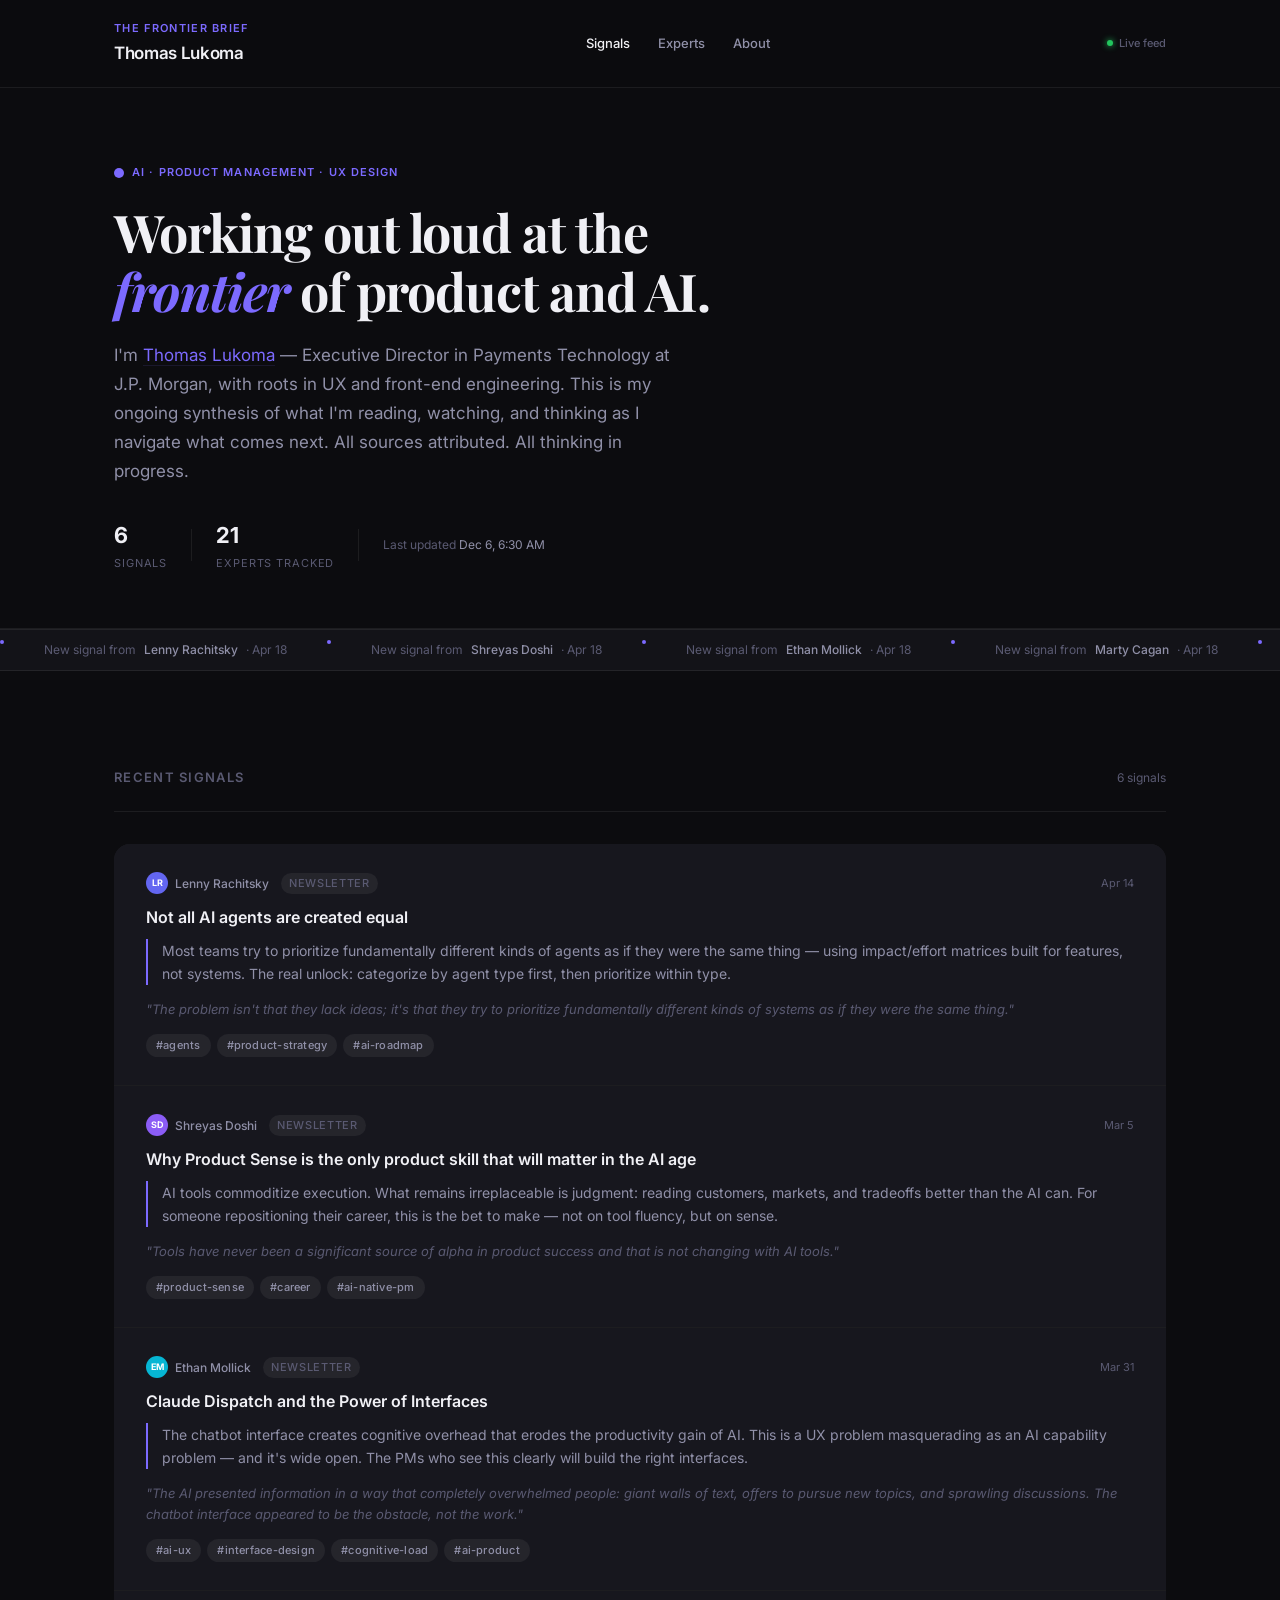
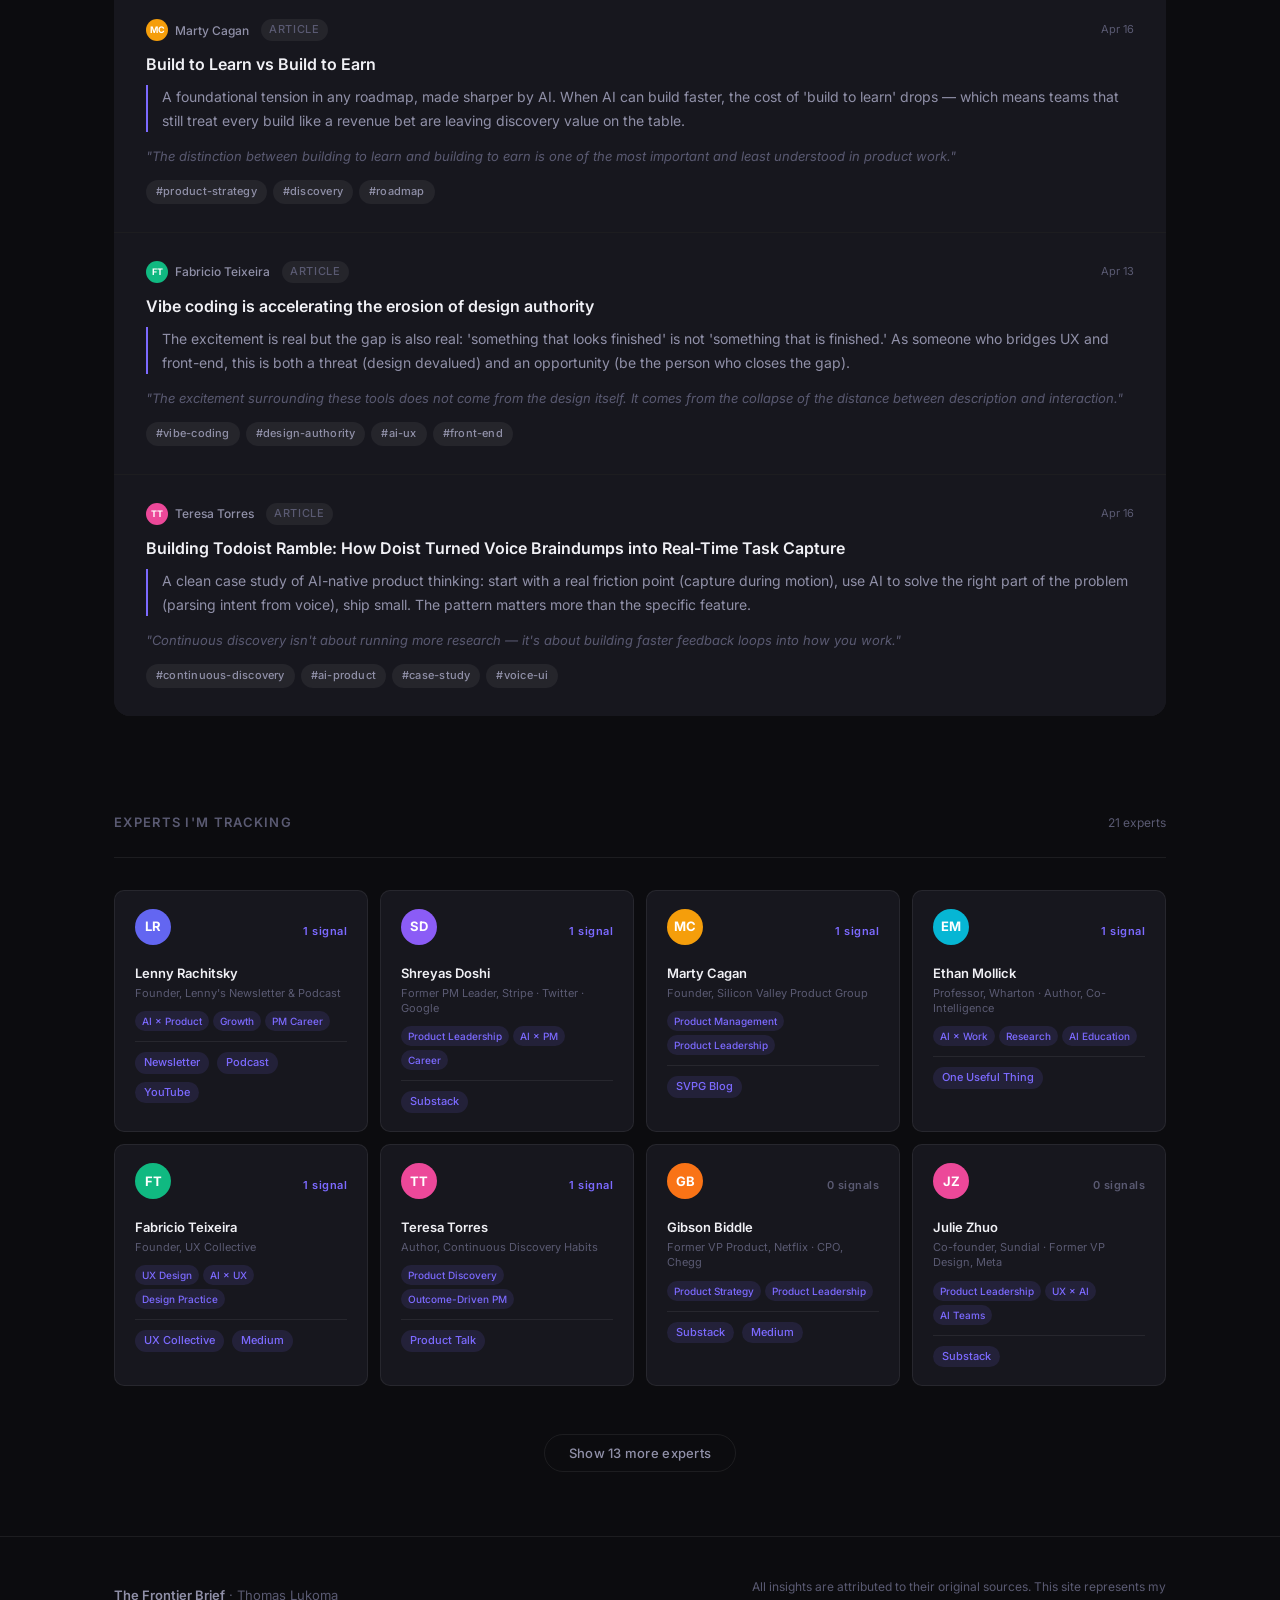
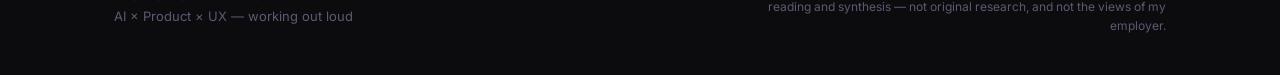
==== index.html @ eaab0350 "Initial commit: The Frontier Brief v1 - Dark-mode site with signals feed, expert grid, sidebar - 6 s" ====
<!DOCTYPE html>
<html lang="en">
<head>
  <meta charset="UTF-8">
  <meta name="viewport" content="width=device-width, initial-scale=1.0">
  <title>The Frontier Brief — Thomas Lukoma</title>
  <meta name="description" content="Thomas Lukoma's ongoing synthesis at the intersection of AI, Product Management, and UX Design. Working out loud on a career at the frontier.">
  <link rel="preconnect" href="https://fonts.googleapis.com">
  <link rel="preconnect" href="https://fonts.gstatic.com" crossorigin>
  <link rel="stylesheet" href="css/style.css">
</head>
<body>

  <!-- ── Header ─────────────────────────────────────────────── -->
  <header class="site-header">
    <div class="container">
      <div class="header-inner">
        <div class="logo">
          <span class="logo-publication">The Frontier Brief</span>
          <span class="logo-name">Thomas Lukoma</span>
        </div>
        <nav class="header-nav">
          <a href="#signals" class="active">Signals</a>
          <a href="#experts">Experts</a>
          <a href="about.html">About</a>
        </nav>
        <div class="live-dot">Live feed</div>
      </div>
    </div>
  </header>

  <!-- ── Hero ───────────────────────────────────────────────── -->
  <section class="hero">
    <div class="container">
      <div class="hero-label">
        <svg width="10" height="10" viewBox="0 0 10 10" fill="currentColor"><circle cx="5" cy="5" r="5"/></svg>
        AI · Product Management · UX Design
      </div>
      <h1>Working out loud at the <em>frontier</em> of product and AI.</h1>
      <p class="hero-description">
        I'm <a href="https://www.linkedin.com/in/tzlukoma/" target="_blank" style="color:var(--accent);text-decoration:none;border-bottom:1px solid var(--accent-dim)">Thomas Lukoma</a> — Executive Director in Payments Technology at J.P. Morgan,
        with roots in UX and front-end engineering. This is my ongoing synthesis of what
        I'm reading, watching, and thinking as I navigate what comes next.
        All sources attributed. All thinking in progress.
      </p>
      <div class="hero-meta">
        <div class="hero-stat">
          <span class="hero-stat-value" id="stat-signals">—</span>
          <span class="hero-stat-label">Signals</span>
        </div>
        <div class="hero-divider"></div>
        <div class="hero-stat">
          <span class="hero-stat-value" id="stat-experts">—</span>
          <span class="hero-stat-label">Experts tracked</span>
        </div>
        <div class="hero-divider"></div>
        <div class="hero-updated">
          Last updated <span id="last-updated">—</span>
        </div>
      </div>
    </div>
  </section>

  <!-- ── Activity Ticker ─────────────────────────────────────── -->
  <div class="activity-bar">
    <div class="activity-inner" id="activity-inner">
      <!-- populated by JS -->
    </div>
  </div>

  <!-- ── Main Content ────────────────────────────────────────── -->
  <main>
    <div class="container">

      <!-- Signals Feed -->
      <div class="section-header" id="signals">
        <span class="section-title">Recent Signals</span>
        <span class="section-count" id="signals-count"></span>
      </div>
      <div class="signals-grid" id="signals-container">
        <!-- populated by JS -->
      </div>

      <!-- Experts Grid -->
      <div class="section-header" id="experts">
        <span class="section-title">Experts I'm Tracking</span>
        <span class="section-count" id="experts-count"></span>
      </div>
      <div class="experts-grid" id="experts-container">
        <!-- populated by JS -->
      </div>

    </div>
  </main>

  <!-- ── Expert Sidebar ──────────────────────────────────────── -->
  <div class="sidebar-overlay" id="sidebar-overlay"></div>
  <aside class="sidebar" id="expert-sidebar" role="dialog" aria-modal="true" aria-label="Expert details">
    <div class="sidebar-header">
      <div class="sidebar-close">
        <button class="sidebar-close-btn" id="sidebar-close-btn" aria-label="Close">&#x2715;</button>
      </div>
      <div class="sidebar-expert-meta">
        <div class="sidebar-avatar" id="sidebar-avatar"></div>
        <div class="sidebar-expert-info">
          <div class="sidebar-expert-name" id="sidebar-name"></div>
          <div class="sidebar-expert-title" id="sidebar-title"></div>
        </div>
      </div>
      <p class="sidebar-expert-bio" id="sidebar-bio"></p>
      <div class="sidebar-domains" id="sidebar-domains"></div>
      <div class="sidebar-links" id="sidebar-links"></div>
    </div>
    <div class="sidebar-body">
      <div class="sidebar-section-label" id="sidebar-signals-label"></div>
      <div id="sidebar-signals"></div>
    </div>
  </aside>

  <!-- ── Footer ─────────────────────────────────────────────── -->
  <footer class="site-footer">
    <div class="container">
      <div class="footer-inner">
        <div class="footer-brand">
          <strong>The Frontier Brief</strong> · Thomas Lukoma<br>
          <span>AI × Product × UX — working out loud</span>
        </div>
        <p class="footer-note">
          All insights are attributed to their original sources.
          This site represents my reading and synthesis — not original research,
          and not the views of my employer.
        </p>
      </div>
    </div>
  </footer>

  <script src="js/main.js"></script>
</body>
</html>
---- css/style.css ----
/* ============================================================
   THE FRONTIER BRIEF — Design System
   Thomas Lukoma · AI × Product × UX
   ============================================================ */

/* Fonts */
@import url('https://fonts.googleapis.com/css2?family=Inter:wght@300;400;500;600;700&family=Playfair+Display:ital,wght@0,700;1,400&display=swap');

/* ── Tokens ─────────────────────────────────────────────── */
:root {
  --bg:          #0c0c0f;
  --bg-elevated: #131318;
  --bg-card:     #17171e;
  --border:      rgba(255,255,255,0.07);
  --border-hover:rgba(255,255,255,0.14);

  --text-primary:   #f0f0f5;
  --text-secondary: #9090a8;
  --text-muted:     #5a5a72;

  --accent:      #7c6aff;
  --accent-dim:  rgba(124,106,255,0.12);
  --accent-glow: rgba(124,106,255,0.25);

  --tag-bg:      rgba(255,255,255,0.06);
  --tag-text:    #9090a8;

  --font-sans:   'Inter', -apple-system, sans-serif;
  --font-serif:  'Playfair Display', Georgia, serif;

  --radius-sm: 6px;
  --radius-md: 10px;
  --radius-lg: 16px;

  --shadow-card: 0 1px 3px rgba(0,0,0,0.4), 0 0 0 1px var(--border);
  --shadow-hover: 0 4px 20px rgba(0,0,0,0.5), 0 0 0 1px var(--border-hover);
}

/* ── Reset ──────────────────────────────────────────────── */
*, *::before, *::after { box-sizing: border-box; margin: 0; padding: 0; }
html { font-size: 16px; scroll-behavior: smooth; }
body {
  font-family: var(--font-sans);
  background: var(--bg);
  color: var(--text-primary);
  line-height: 1.6;
  -webkit-font-smoothing: antialiased;
}
a { color: inherit; text-decoration: none; }
img { max-width: 100%; }

/* ── Layout ─────────────────────────────────────────────── */
.container {
  max-width: 1100px;
  margin: 0 auto;
  padding: 0 24px;
}
.content-col {
  max-width: 720px;
}

/* ── Header ─────────────────────────────────────────────── */
.site-header {
  border-bottom: 1px solid var(--border);
  padding: 20px 0;
  position: sticky;
  top: 0;
  background: rgba(12,12,15,0.92);
  backdrop-filter: blur(12px);
  z-index: 100;
}
.header-inner {
  display: flex;
  align-items: center;
  justify-content: space-between;
}
.logo {
  display: flex;
  flex-direction: column;
  gap: 2px;
}
.logo-publication {
  font-size: 11px;
  font-weight: 600;
  letter-spacing: 0.12em;
  text-transform: uppercase;
  color: var(--accent);
}
.logo-name {
  font-size: 17px;
  font-weight: 600;
  color: var(--text-primary);
  letter-spacing: -0.02em;
}
.header-nav {
  display: flex;
  gap: 28px;
  align-items: center;
}
.header-nav a {
  font-size: 13px;
  font-weight: 500;
  color: var(--text-secondary);
  transition: color 0.15s;
}
.header-nav a:hover,
.header-nav a.active { color: var(--text-primary); }
.live-dot {
  display: flex;
  align-items: center;
  gap: 6px;
  font-size: 11px;
  color: var(--text-muted);
  font-weight: 500;
}
.live-dot::before {
  content: '';
  width: 6px;
  height: 6px;
  border-radius: 50%;
  background: #22c55e;
  box-shadow: 0 0 6px #22c55e;
  animation: pulse 2s infinite;
}
@keyframes pulse {
  0%, 100% { opacity: 1; }
  50% { opacity: 0.4; }
}

/* ── Hero ───────────────────────────────────────────────── */
.hero {
  padding: 72px 0 56px;
  border-bottom: 1px solid var(--border);
}
.hero-label {
  display: inline-flex;
  align-items: center;
  gap: 8px;
  font-size: 11px;
  font-weight: 600;
  letter-spacing: 0.1em;
  text-transform: uppercase;
  color: var(--accent);
  margin-bottom: 20px;
}
.hero h1 {
  font-family: var(--font-serif);
  font-size: clamp(32px, 5vw, 52px);
  font-weight: 700;
  line-height: 1.15;
  letter-spacing: -0.02em;
  color: var(--text-primary);
  max-width: 680px;
  margin-bottom: 20px;
}
.hero h1 em {
  font-style: italic;
  color: var(--accent);
}
.hero-description {
  font-size: 17px;
  color: var(--text-secondary);
  max-width: 560px;
  line-height: 1.7;
  margin-bottom: 32px;
}
.hero-meta {
  display: flex;
  align-items: center;
  gap: 24px;
  flex-wrap: wrap;
}
.hero-stat {
  display: flex;
  flex-direction: column;
  gap: 2px;
}
.hero-stat-value {
  font-size: 22px;
  font-weight: 700;
  color: var(--text-primary);
  letter-spacing: -0.03em;
}
.hero-stat-label {
  font-size: 11px;
  color: var(--text-muted);
  text-transform: uppercase;
  letter-spacing: 0.08em;
}
.hero-divider {
  width: 1px;
  height: 32px;
  background: var(--border);
}
.hero-updated {
  font-size: 12px;
  color: var(--text-muted);
}
.hero-updated span {
  color: var(--text-secondary);
}

/* ── Section headers ────────────────────────────────────── */
.section-header {
  display: flex;
  align-items: baseline;
  justify-content: space-between;
  padding: 48px 0 24px;
  border-bottom: 1px solid var(--border);
  margin-bottom: 32px;
}
.section-title {
  font-size: 13px;
  font-weight: 600;
  letter-spacing: 0.1em;
  text-transform: uppercase;
  color: var(--text-muted);
}
.section-count {
  font-size: 12px;
  color: var(--text-muted);
}

/* ── Signal Cards ───────────────────────────────────────── */
.signals-grid {
  display: flex;
  flex-direction: column;
  gap: 1px;
  background: var(--border);
  border-radius: var(--radius-lg);
  overflow: hidden;
  margin-bottom: 48px;
}
.signal-card {
  background: var(--bg-card);
  padding: 28px 32px;
  transition: background 0.15s;
  cursor: pointer;
  position: relative;
}
.signal-card:hover {
  background: var(--bg-elevated);
}
.signal-card::after {
  content: '→';
  position: absolute;
  right: 32px;
  top: 50%;
  transform: translateY(-50%);
  color: var(--text-muted);
  font-size: 16px;
  opacity: 0;
  transition: opacity 0.15s, right 0.15s;
}
.signal-card:hover::after {
  opacity: 1;
  right: 28px;
}
.signal-meta {
  display: flex;
  align-items: center;
  gap: 12px;
  margin-bottom: 12px;
  flex-wrap: wrap;
}
.expert-chip {
  display: flex;
  align-items: center;
  gap: 7px;
  font-size: 12px;
  font-weight: 500;
  color: var(--text-secondary);
}
.expert-avatar {
  width: 22px;
  height: 22px;
  border-radius: 50%;
  display: flex;
  align-items: center;
  justify-content: center;
  font-size: 9px;
  font-weight: 700;
  color: white;
  flex-shrink: 0;
}
.source-type {
  font-size: 11px;
  font-weight: 500;
  color: var(--text-muted);
  background: var(--tag-bg);
  padding: 2px 8px;
  border-radius: 20px;
  text-transform: uppercase;
  letter-spacing: 0.06em;
}
.signal-date {
  font-size: 11px;
  color: var(--text-muted);
  margin-left: auto;
}
.signal-title {
  font-size: 16px;
  font-weight: 600;
  color: var(--text-primary);
  line-height: 1.4;
  margin-bottom: 10px;
  padding-right: 40px;
}
.signal-lens {
  font-size: 14px;
  color: var(--text-secondary);
  line-height: 1.65;
  border-left: 2px solid var(--accent);
  padding-left: 14px;
  margin-bottom: 14px;
}
.signal-quote {
  font-size: 13px;
  font-style: italic;
  color: var(--text-muted);
  line-height: 1.6;
  margin-bottom: 14px;
}
.signal-quote::before { content: '"'; }
.signal-quote::after  { content: '"'; }
.signal-tags {
  display: flex;
  gap: 6px;
  flex-wrap: wrap;
}
.tag {
  font-size: 11px;
  font-weight: 500;
  color: var(--tag-text);
  background: var(--tag-bg);
  padding: 3px 10px;
  border-radius: 20px;
  letter-spacing: 0.02em;
}

/* ── Experts Grid ────────────────────────────────────────── */
.experts-grid {
  display: grid;
  grid-template-columns: repeat(auto-fill, minmax(220px, 1fr));
  gap: 12px;
  margin-bottom: 48px;
}
.expert-card {
  background: var(--bg-card);
  border: 1px solid var(--border);
  border-radius: var(--radius-md);
  padding: 18px 20px;
  transition: border-color 0.15s, background 0.15s;
  cursor: pointer;
}
.expert-card:hover {
  border-color: var(--border-hover);
  background: var(--bg-elevated);
}
.expert-card-header {
  display: flex;
  align-items: center;
  justify-content: space-between;
  margin-bottom: 10px;
}
.expert-signal-count {
  font-size: 11px;
  font-weight: 600;
  letter-spacing: 0.04em;
}
.expert-card-avatar {
  width: 36px;
  height: 36px;
  border-radius: 50%;
  display: flex;
  align-items: center;
  justify-content: center;
  font-size: 13px;
  font-weight: 700;
  color: white;
  margin-bottom: 10px;
}
.expert-card-name {
  font-size: 13px;
  font-weight: 600;
  color: var(--text-primary);
  margin-bottom: 4px;
  line-height: 1.3;
}
.expert-card-title {
  font-size: 11px;
  color: var(--text-muted);
  line-height: 1.4;
  margin-bottom: 10px;
}
.expert-card-domains {
  display: flex;
  gap: 4px;
  flex-wrap: wrap;
}
.domain-chip {
  font-size: 10px;
  color: var(--accent);
  background: var(--accent-dim);
  padding: 2px 7px;
  border-radius: 20px;
  font-weight: 500;
}

/* ── Activity ticker ────────────────────────────────────── */
.activity-bar {
  background: var(--bg-elevated);
  border-top: 1px solid var(--border);
  border-bottom: 1px solid var(--border);
  padding: 10px 0;
  margin-bottom: 48px;
  overflow: hidden;
}
.activity-inner {
  display: flex;
  gap: 40px;
  animation: ticker 30s linear infinite;
  white-space: nowrap;
}
.activity-item {
  display: flex;
  align-items: center;
  gap: 8px;
  font-size: 12px;
  color: var(--text-muted);
  flex-shrink: 0;
}
.activity-item strong {
  color: var(--text-secondary);
  font-weight: 500;
}
.activity-dot {
  width: 4px;
  height: 4px;
  border-radius: 50%;
  background: var(--accent);
  flex-shrink: 0;
}
@keyframes ticker {
  0%   { transform: translateX(0); }
  100% { transform: translateX(-50%); }
}

.expert-card-links {
  display: flex;
  gap: 8px;
  flex-wrap: wrap;
  margin-top: 10px;
  padding-top: 10px;
  border-top: 1px solid var(--border);
}
.expert-link {
  font-size: 11px;
  font-weight: 500;
  color: var(--accent);
  text-decoration: none;
  background: var(--accent-dim);
  padding: 2px 9px;
  border-radius: 20px;
  transition: background 0.15s;
}
.expert-link:hover {
  background: var(--accent-glow);
}
.sidebar-links {
  display: flex;
  gap: 8px;
  flex-wrap: wrap;
  margin-top: 12px;
}
.sidebar-link {
  font-size: 12px;
  font-weight: 500;
  color: var(--accent);
  text-decoration: none;
  background: var(--accent-dim);
  padding: 3px 11px;
  border-radius: 20px;
  transition: background 0.15s;
}
.sidebar-link:hover {
  background: var(--accent-glow);
}

/* ── Load More Button ───────────────────────────────────────── */
.load-more-btn {
  display: block;
  margin: 16px auto 48px;
  background: transparent;
  border: 1px solid var(--border);
  color: var(--text-secondary);
  font-family: var(--font-sans);
  font-size: 13px;
  font-weight: 500;
  padding: 10px 24px;
  border-radius: 20px;
  cursor: pointer;
  transition: border-color 0.15s, color 0.15s, background 0.15s;
  letter-spacing: 0.02em;
}
.load-more-btn:hover {
  border-color: var(--border-hover);
  color: var(--text-primary);
  background: var(--bg-elevated);
}

/* ── Sidebar / Expert Panel ─────────────────────────────── */
.sidebar-overlay {
  position: fixed;
  inset: 0;
  background: rgba(0,0,0,0.5);
  backdrop-filter: blur(4px);
  z-index: 200;
  opacity: 0;
  pointer-events: none;
  transition: opacity 0.25s;
}
.sidebar-overlay.open {
  opacity: 1;
  pointer-events: all;
}
.sidebar {
  position: fixed;
  top: 0;
  right: 0;
  height: 100dvh;
  width: min(440px, 100vw);
  background: var(--bg-elevated);
  border-left: 1px solid var(--border);
  z-index: 201;
  display: flex;
  flex-direction: column;
  transform: translateX(100%);
  transition: transform 0.28s cubic-bezier(0.4, 0, 0.2, 1);
  overflow: hidden;
}
.sidebar.open {
  transform: translateX(0);
}
.sidebar-header {
  padding: 24px 28px 20px;
  border-bottom: 1px solid var(--border);
  flex-shrink: 0;
}
.sidebar-close {
  display: flex;
  align-items: center;
  justify-content: space-between;
  margin-bottom: 20px;
}
.sidebar-close-btn {
  background: var(--tag-bg);
  border: none;
  color: var(--text-secondary);
  font-size: 18px;
  width: 32px;
  height: 32px;
  border-radius: var(--radius-sm);
  cursor: pointer;
  display: flex;
  align-items: center;
  justify-content: center;
  transition: background 0.15s, color 0.15s;
  line-height: 1;
}
.sidebar-close-btn:hover {
  background: var(--border-hover);
  color: var(--text-primary);
}
.sidebar-expert-meta {
  display: flex;
  align-items: center;
  gap: 14px;
}
.sidebar-avatar {
  width: 48px;
  height: 48px;
  border-radius: 50%;
  display: flex;
  align-items: center;
  justify-content: center;
  font-size: 16px;
  font-weight: 700;
  color: white;
  flex-shrink: 0;
}
.sidebar-expert-info {
  flex: 1;
  min-width: 0;
}
.sidebar-expert-name {
  font-size: 17px;
  font-weight: 700;
  color: var(--text-primary);
  letter-spacing: -0.02em;
  margin-bottom: 3px;
}
.sidebar-expert-title {
  font-size: 12px;
  color: var(--text-muted);
  line-height: 1.4;
}
.sidebar-expert-bio {
  font-size: 13px;
  color: var(--text-secondary);
  line-height: 1.65;
  margin-top: 14px;
}
.sidebar-domains {
  display: flex;
  gap: 6px;
  flex-wrap: wrap;
  margin-top: 12px;
}
.sidebar-body {
  flex: 1;
  overflow-y: auto;
  padding: 24px 28px;
  scrollbar-width: thin;
  scrollbar-color: var(--border) transparent;
}
.sidebar-section-label {
  font-size: 11px;
  font-weight: 600;
  letter-spacing: 0.1em;
  text-transform: uppercase;
  color: var(--text-muted);
  margin-bottom: 16px;
}
.sidebar-signal {
  background: var(--bg-card);
  border: 1px solid var(--border);
  border-radius: var(--radius-md);
  padding: 18px 20px;
  margin-bottom: 10px;
  cursor: pointer;
  transition: border-color 0.15s, background 0.15s;
}
.sidebar-signal:hover {
  border-color: var(--border-hover);
  background: var(--bg);
}
.sidebar-signal-meta {
  display: flex;
  align-items: center;
  justify-content: space-between;
  margin-bottom: 8px;
}
.sidebar-signal-type {
  font-size: 10px;
  font-weight: 600;
  letter-spacing: 0.08em;
  text-transform: uppercase;
  color: var(--text-muted);
  background: var(--tag-bg);
  padding: 2px 8px;
  border-radius: 20px;
}
.sidebar-signal-date {
  font-size: 11px;
  color: var(--text-muted);
}
.sidebar-signal-title {
  font-size: 14px;
  font-weight: 600;
  color: var(--text-primary);
  line-height: 1.4;
  margin-bottom: 8px;
}
.sidebar-signal-lens {
  font-size: 13px;
  color: var(--text-secondary);
  line-height: 1.6;
  border-left: 2px solid var(--accent);
  padding-left: 12px;
}
.sidebar-empty {
  text-align: center;
  padding: 48px 0;
  color: var(--text-muted);
  font-size: 14px;
}

/* Mobile: slide up from bottom */
@media (max-width: 640px) {
  .sidebar {
    top: auto;
    bottom: 0;
    right: 0;
    left: 0;
    width: 100%;
    height: 85dvh;
    border-left: none;
    border-top: 1px solid var(--border);
    border-radius: var(--radius-lg) var(--radius-lg) 0 0;
    transform: translateY(100%);
  }
  .sidebar.open {
    transform: translateY(0);
  }
}
.site-footer {
  border-top: 1px solid var(--border);
  padding: 40px 0;
  margin-top: 64px;
}
.footer-inner {
  display: flex;
  justify-content: space-between;
  align-items: center;
  flex-wrap: wrap;
  gap: 16px;
}
.footer-brand {
  font-size: 13px;
  color: var(--text-muted);
}
.footer-brand strong {
  color: var(--text-secondary);
  font-weight: 600;
}
.footer-note {
  font-size: 12px;
  color: var(--text-muted);
  max-width: 420px;
  line-height: 1.6;
  text-align: right;
}

/* ── Utilities ──────────────────────────────────────────── */
.visually-hidden {
  position: absolute;
  width: 1px; height: 1px;
  overflow: hidden;
  clip: rect(0,0,0,0);
}

/* ── Responsive ─────────────────────────────────────────── */
@media (max-width: 640px) {
  .header-nav { display: none; }
  .hero { padding: 48px 0 40px; }
  .signal-card { padding: 20px; }
  .signal-card::after { display: none; }
  .footer-note { text-align: left; }
}
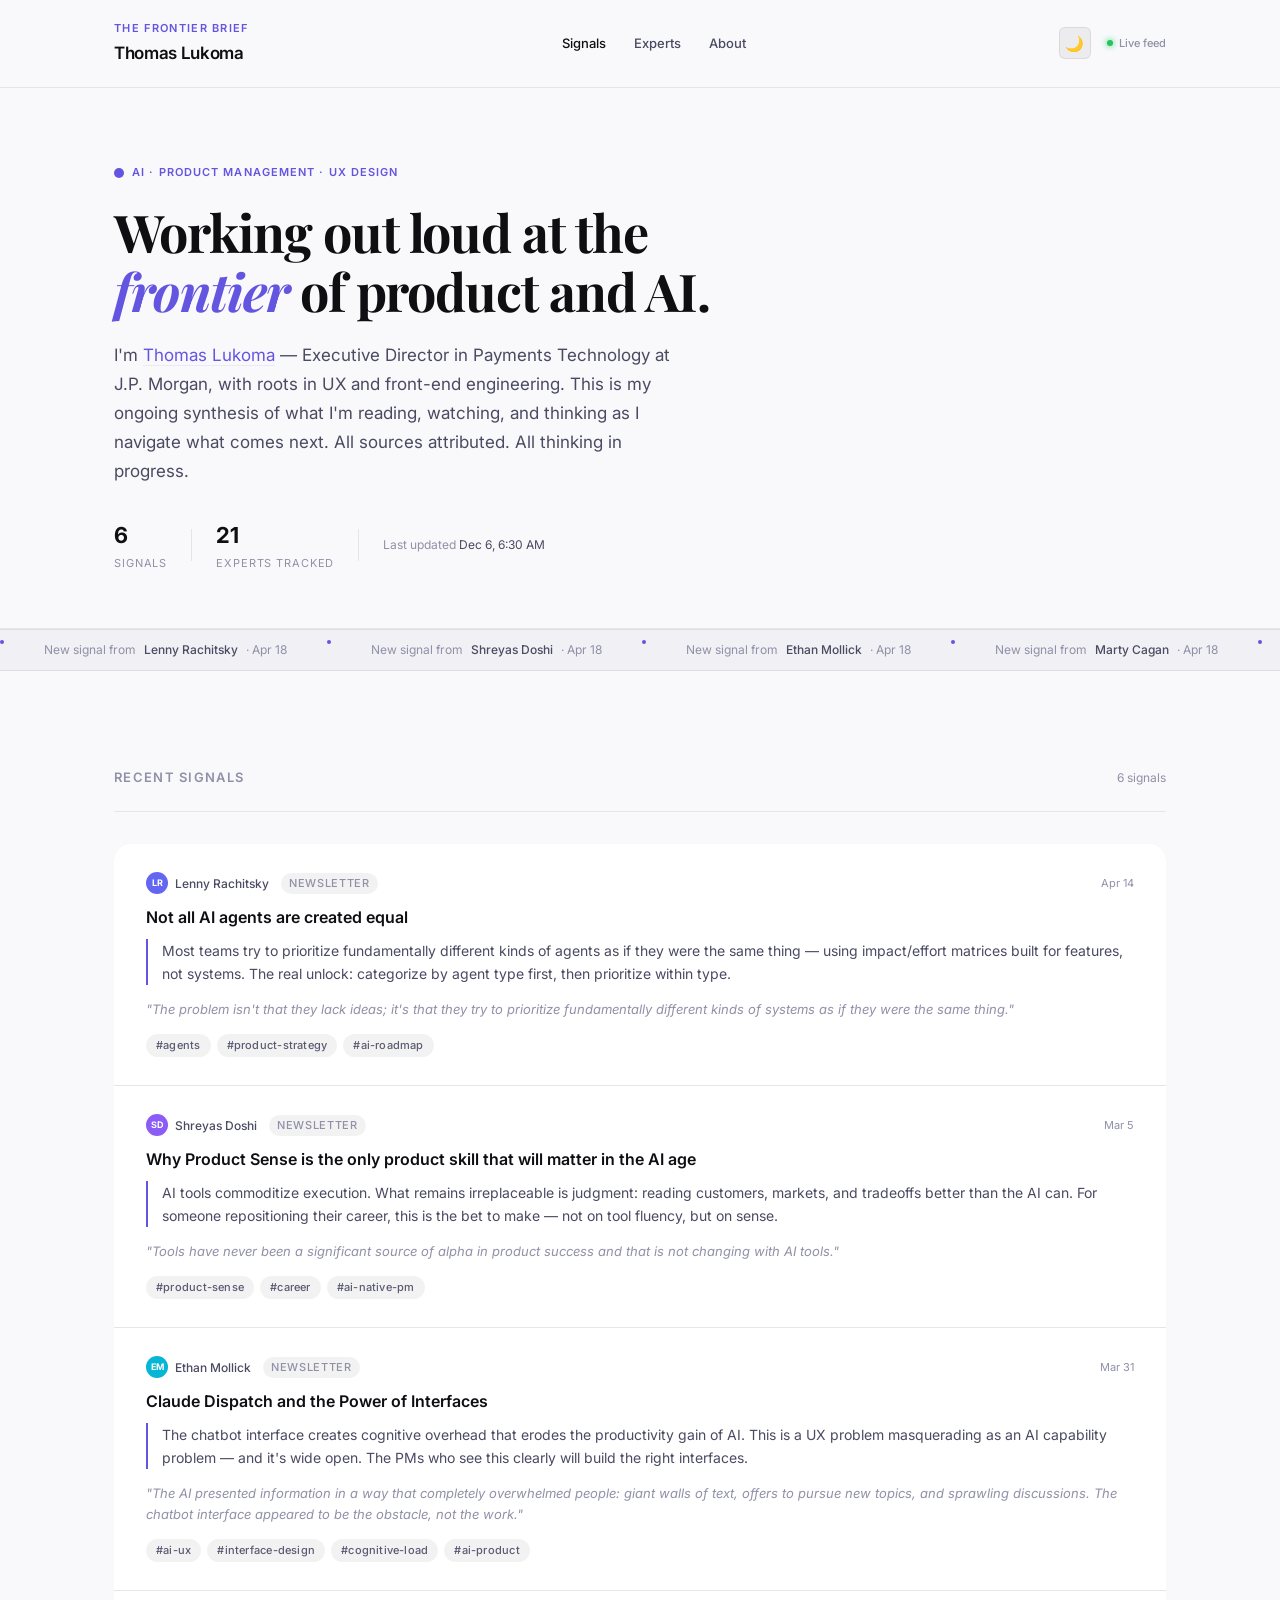
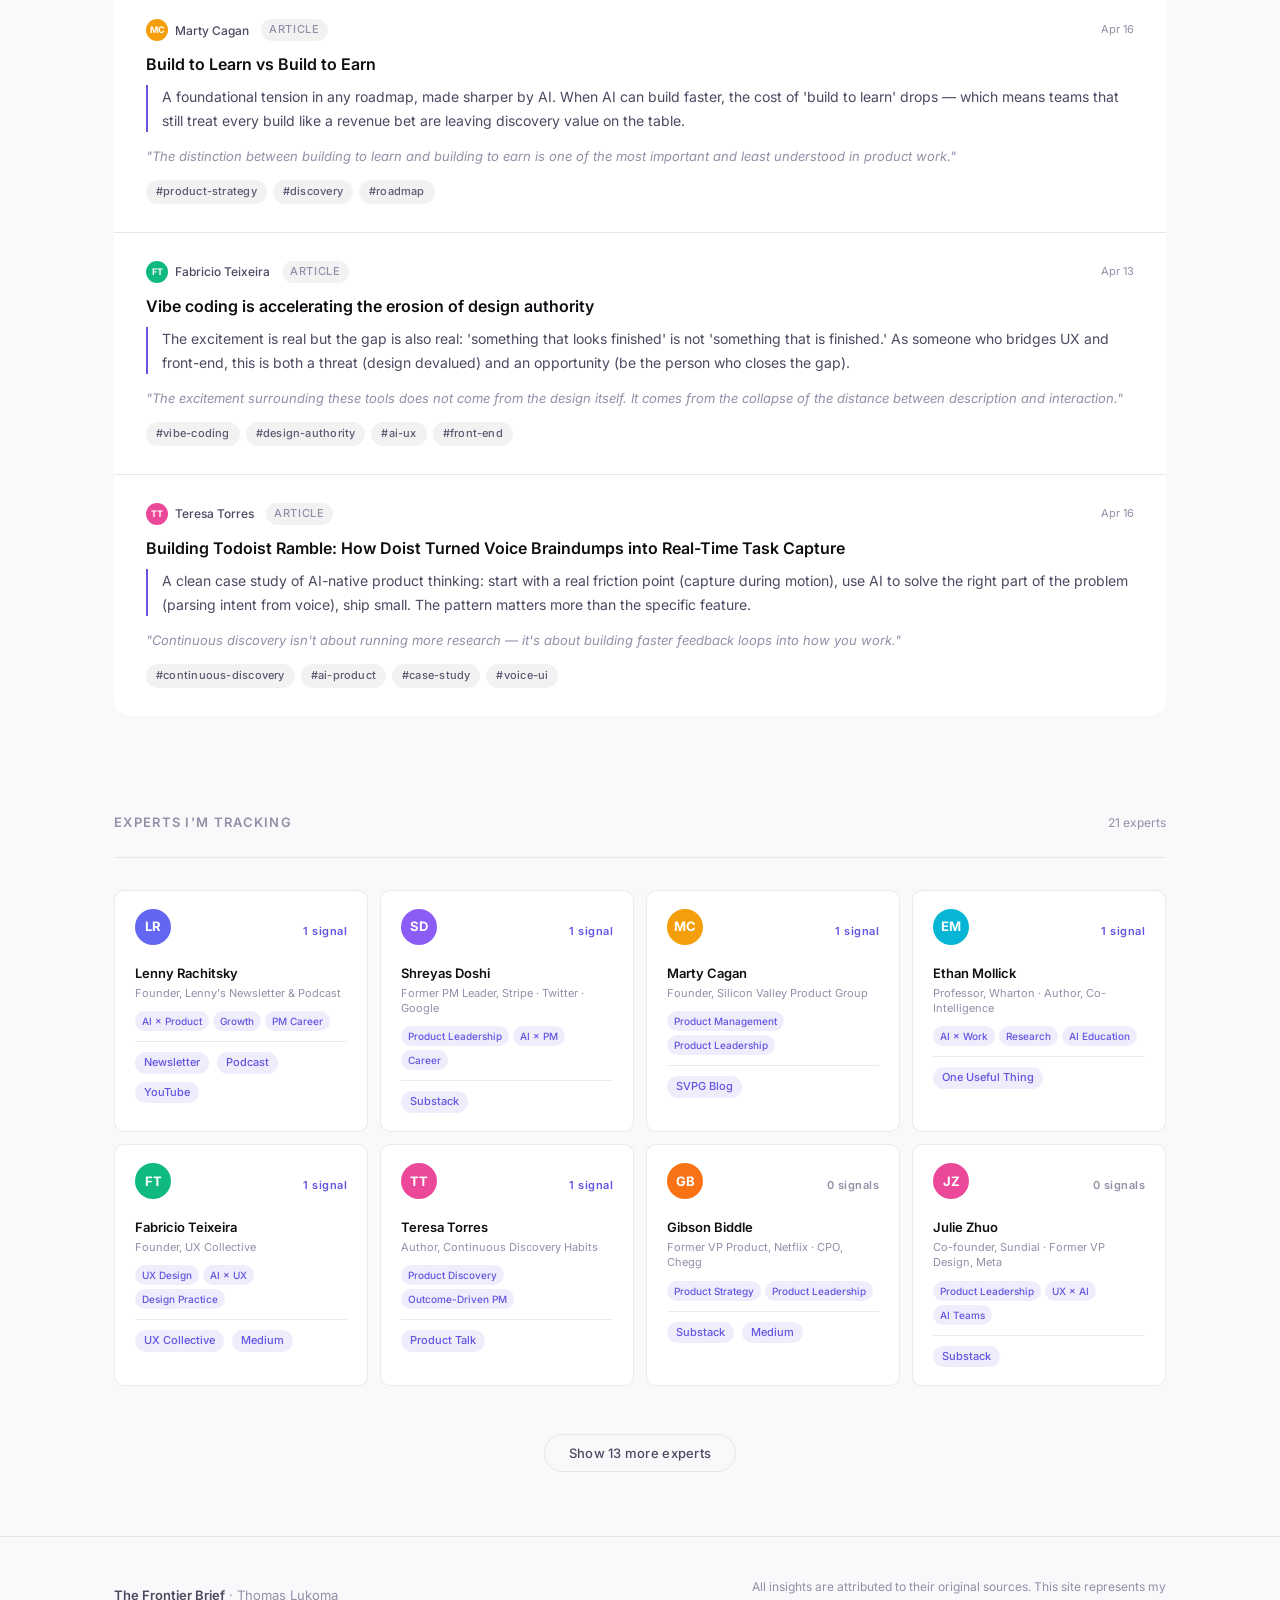
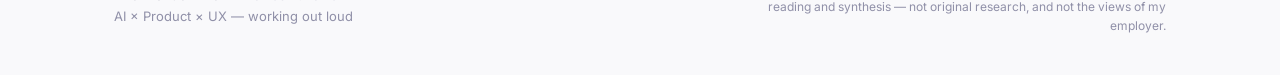
==== commit 08153a09: "Add light/dark mode toggle with localStorage persistence" ====
--- a/index.html
+++ b/index.html
@@ -8,6 +8,8 @@
   <link rel="preconnect" href="https://fonts.googleapis.com">
   <link rel="preconnect" href="https://fonts.gstatic.com" crossorigin>
   <link rel="stylesheet" href="css/style.css">
+  <!-- Apply theme before paint to prevent flash -->
+  <script>const _t=localStorage.getItem('theme')||( window.matchMedia('(prefers-color-scheme: dark)').matches?'dark':'light');if(_t==='light')document.documentElement.classList.add('light');</script>
 </head>
 <body>
 
@@ -24,7 +26,12 @@
           <a href="#experts">Experts</a>
           <a href="about.html">About</a>
         </nav>
-        <div class="live-dot">Live feed</div>
+        <div class="header-right">
+          <button class="theme-toggle" id="theme-toggle" aria-label="Toggle light/dark mode" title="Toggle theme">
+            <span class="theme-icon">☀️</span>
+          </button>
+          <div class="live-dot">Live feed</div>
+        </div>
       </div>
     </div>
   </header>
--- a/css/style.css
+++ b/css/style.css
@@ -34,6 +34,39 @@
 
   --shadow-card: 0 1px 3px rgba(0,0,0,0.4), 0 0 0 1px var(--border);
   --shadow-hover: 0 4px 20px rgba(0,0,0,0.5), 0 0 0 1px var(--border-hover);
+}
+
+/* ── Light Mode ─────────────────────────────────────────── */
+:root.light {
+  --bg:          #f9f9fb;
+  --bg-elevated: #ffffff;
+  --bg-card:     #ffffff;
+  --border:      rgba(0,0,0,0.08);
+  --border-hover:rgba(0,0,0,0.16);
+
+  --text-primary:   #0f0f13;
+  --text-secondary: #4a4a62;
+  --text-muted:     #9090a8;
+
+  --accent:      #6355e0;
+  --accent-dim:  rgba(99,85,224,0.10);
+  --accent-glow: rgba(99,85,224,0.22);
+
+  --tag-bg:      rgba(0,0,0,0.05);
+  --tag-text:    #5a5a72;
+
+  --shadow-card: 0 1px 4px rgba(0,0,0,0.08), 0 0 0 1px var(--border);
+  --shadow-hover: 0 4px 16px rgba(0,0,0,0.12), 0 0 0 1px var(--border-hover);
+}
+
+:root.light .site-header {
+  background: rgba(249,249,251,0.92);
+}
+:root.light .activity-bar {
+  background: #f0f0f5;
+}
+:root.light .signals-grid {
+  background: var(--border);
 }
 
 /* ── Reset ──────────────────────────────────────────────── */
@@ -748,3 +781,29 @@
   .signal-card::after { display: none; }
   .footer-note { text-align: left; }
 }
+
+/* ── Theme Toggle ────────────────────────────────────────── */
+.header-right {
+  display: flex;
+  align-items: center;
+  gap: 16px;
+}
+.theme-toggle {
+  background: var(--tag-bg);
+  border: 1px solid var(--border);
+  border-radius: var(--radius-sm);
+  width: 32px;
+  height: 32px;
+  display: flex;
+  align-items: center;
+  justify-content: center;
+  cursor: pointer;
+  font-size: 15px;
+  transition: background 0.15s, border-color 0.15s;
+  line-height: 1;
+  padding: 0;
+}
+.theme-toggle:hover {
+  background: var(--border-hover);
+  border-color: var(--border-hover);
+}
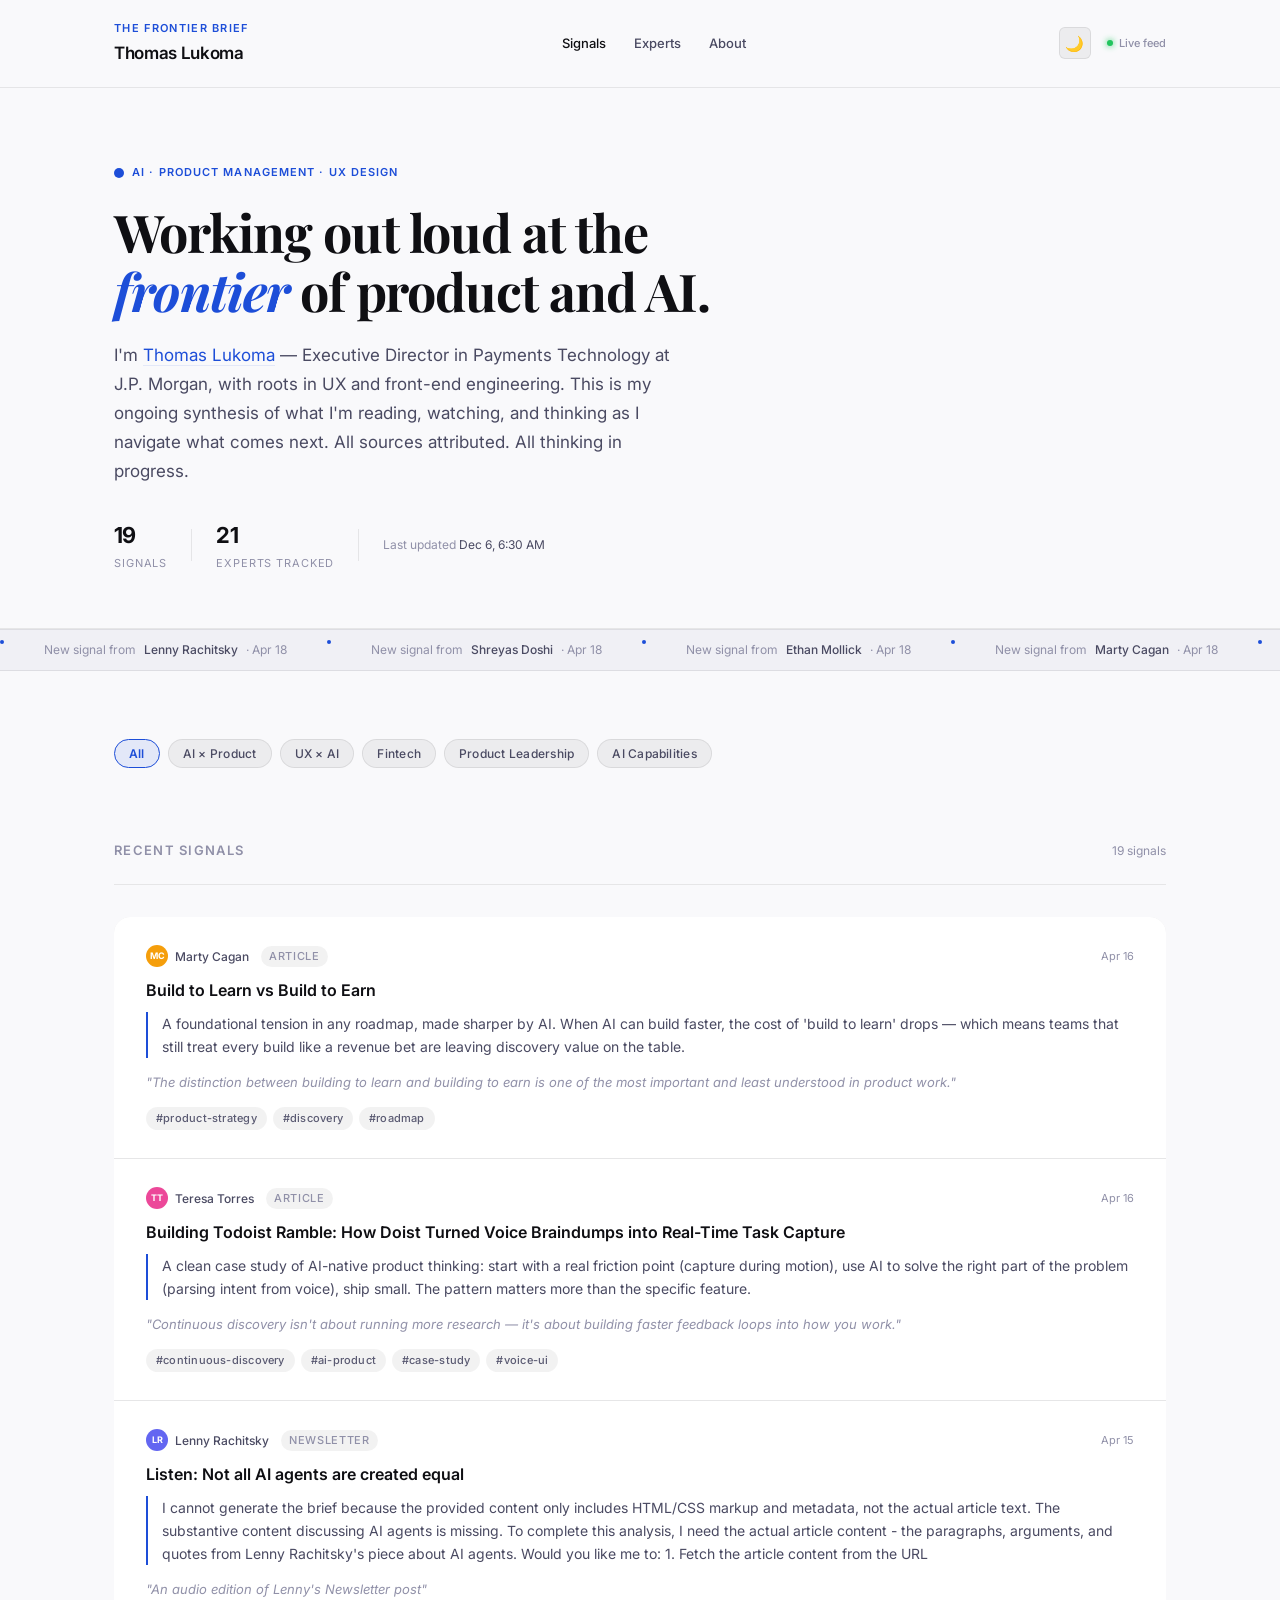
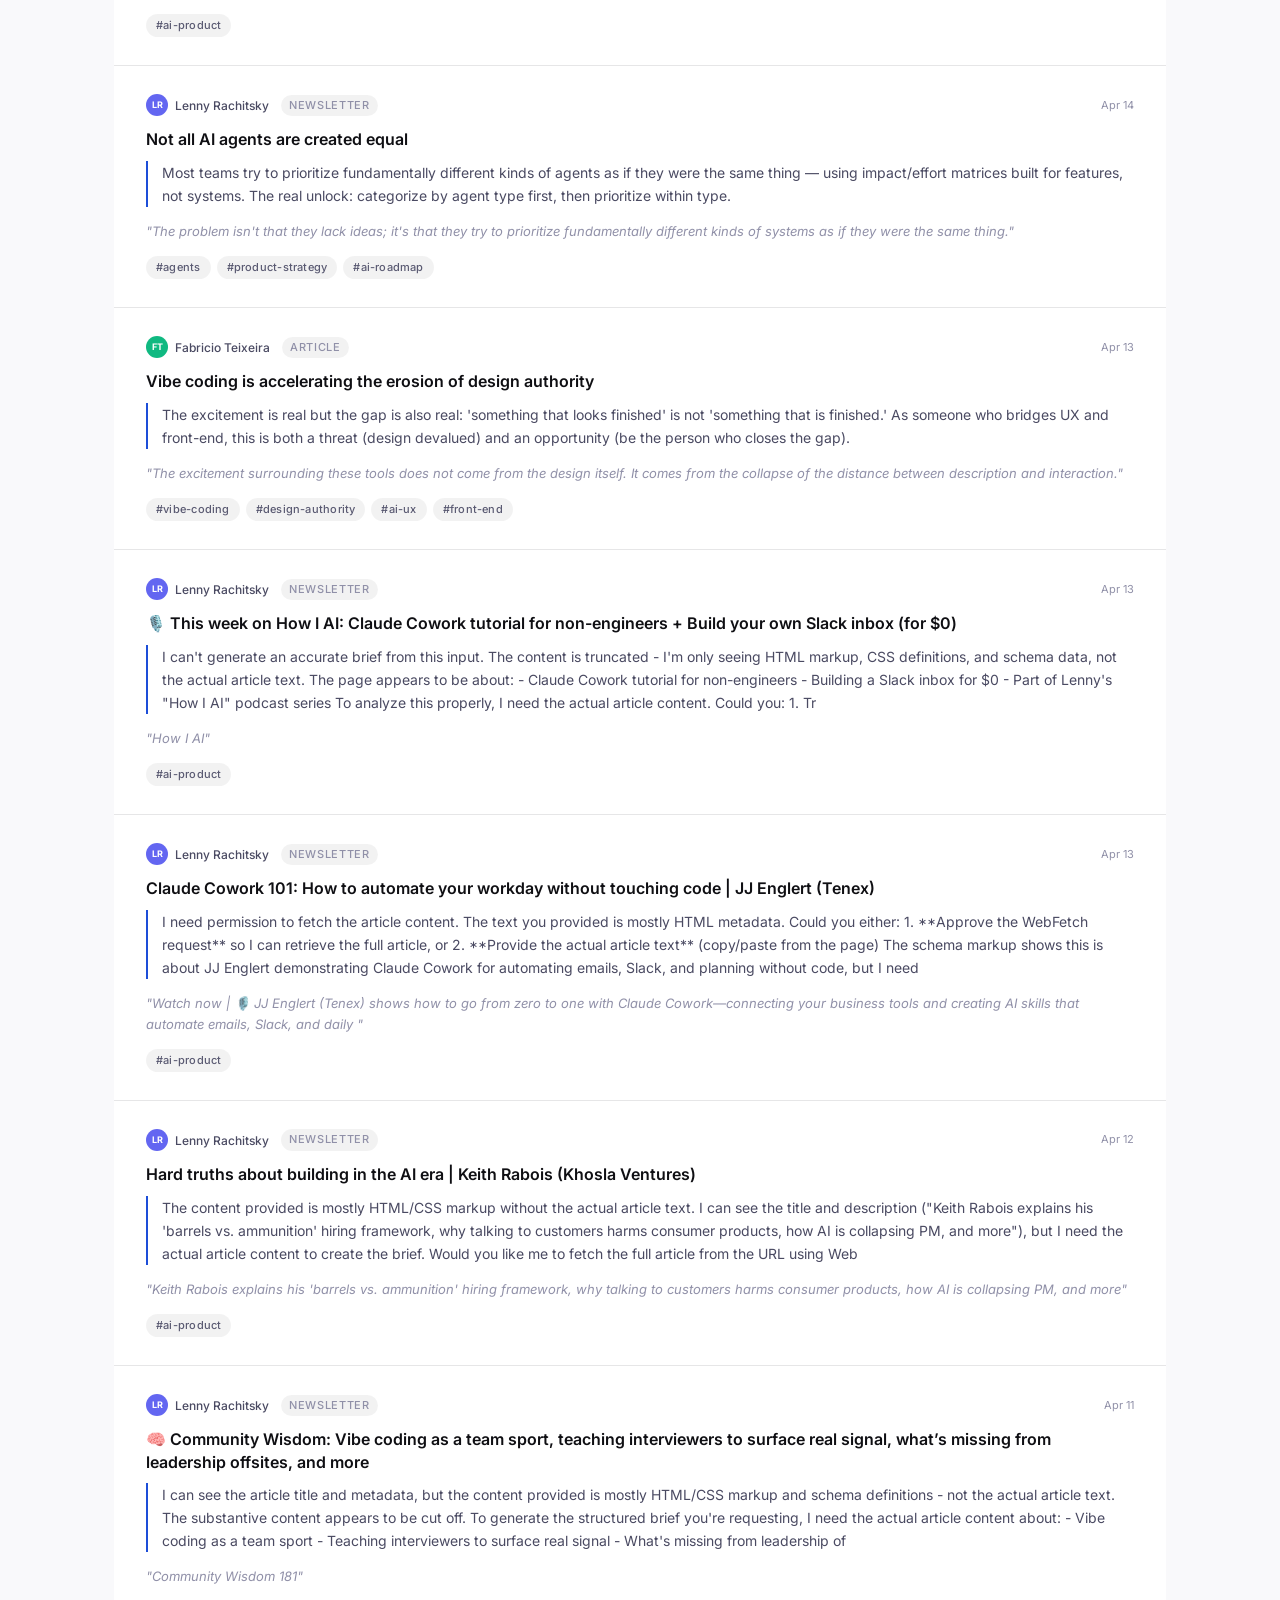
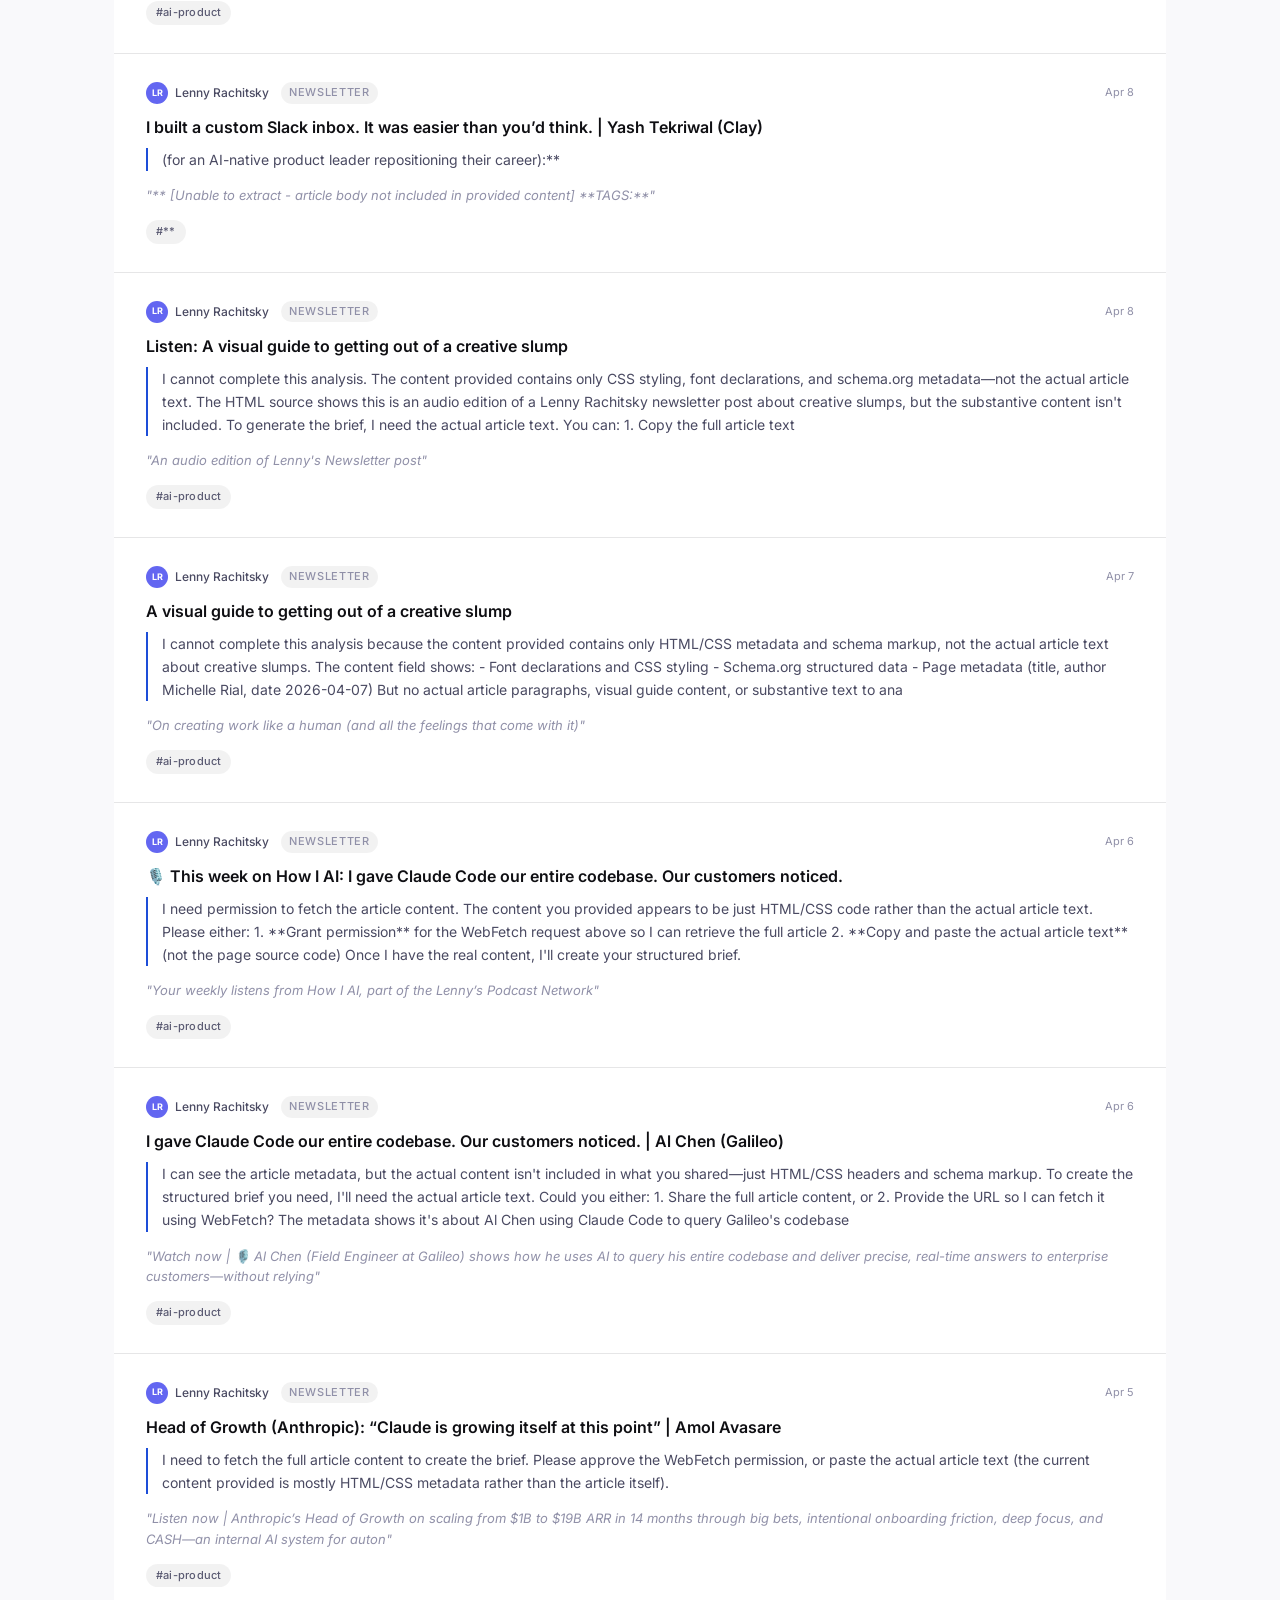
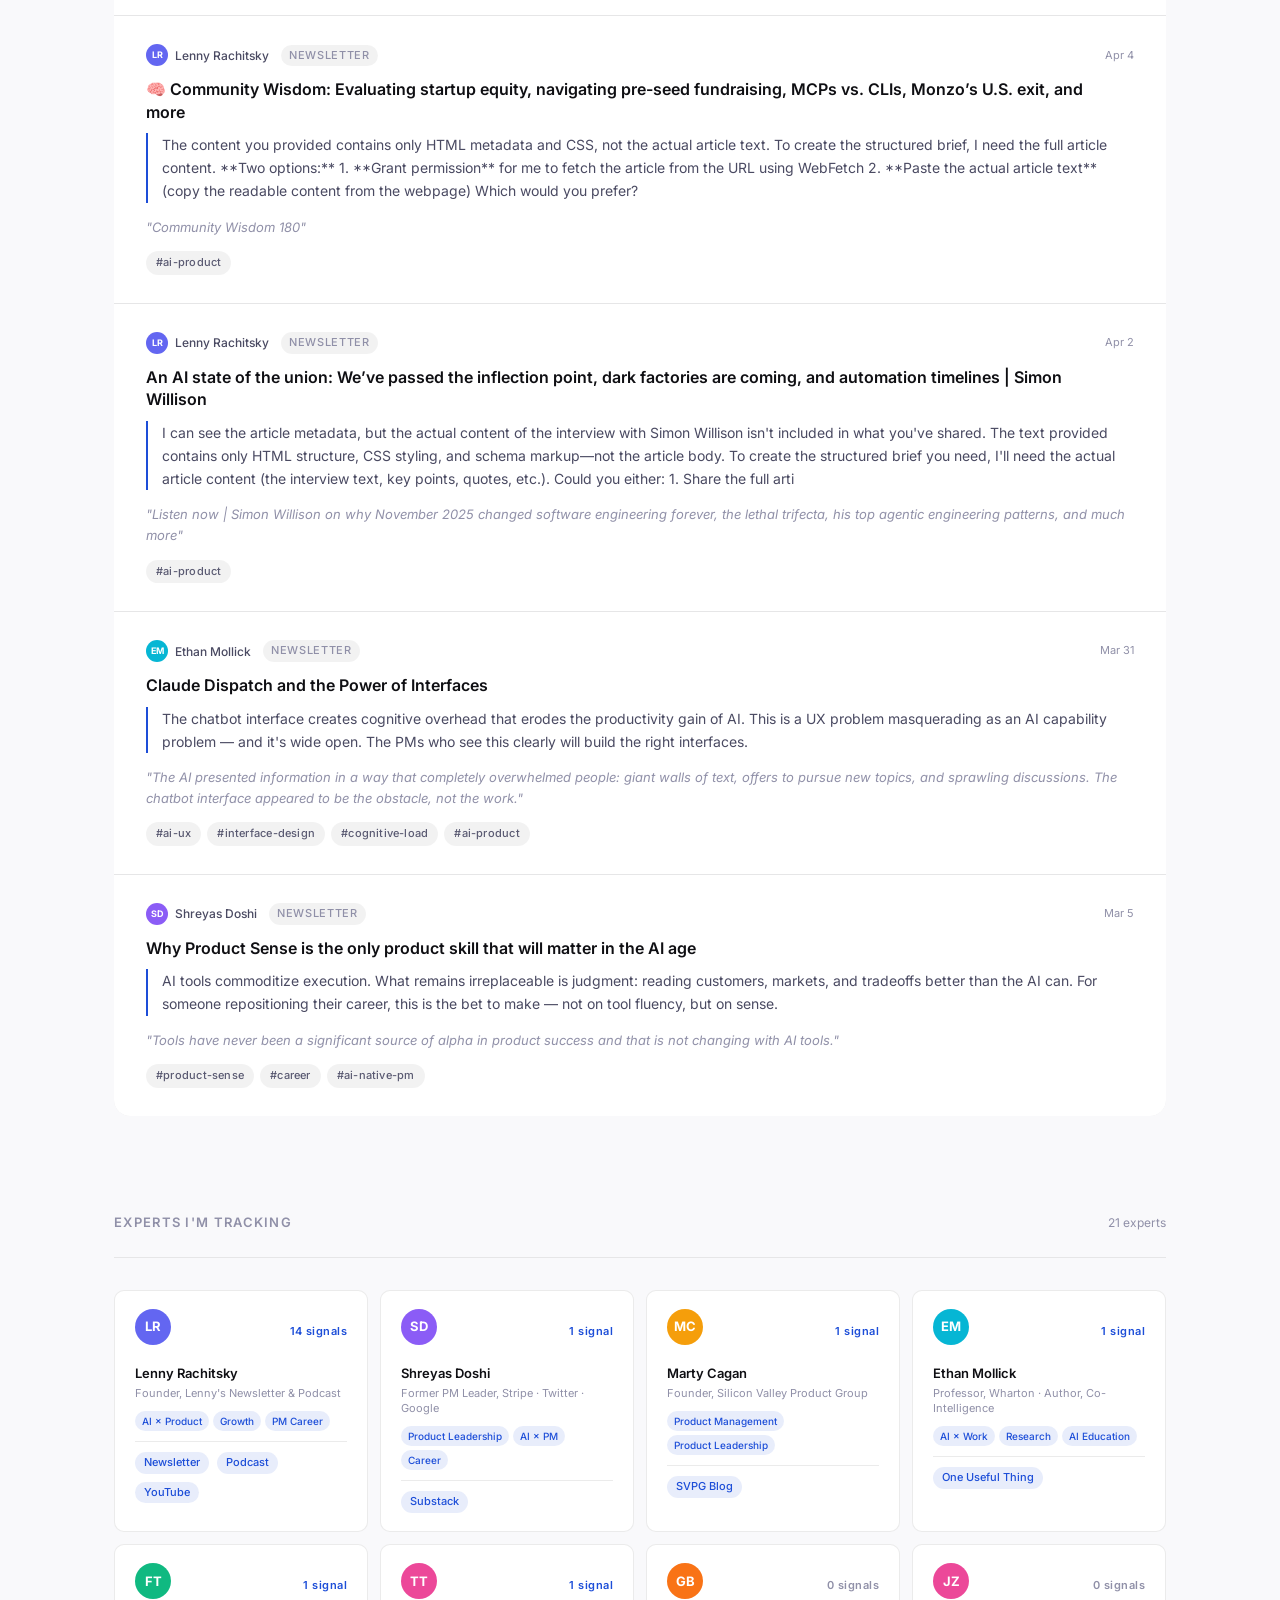
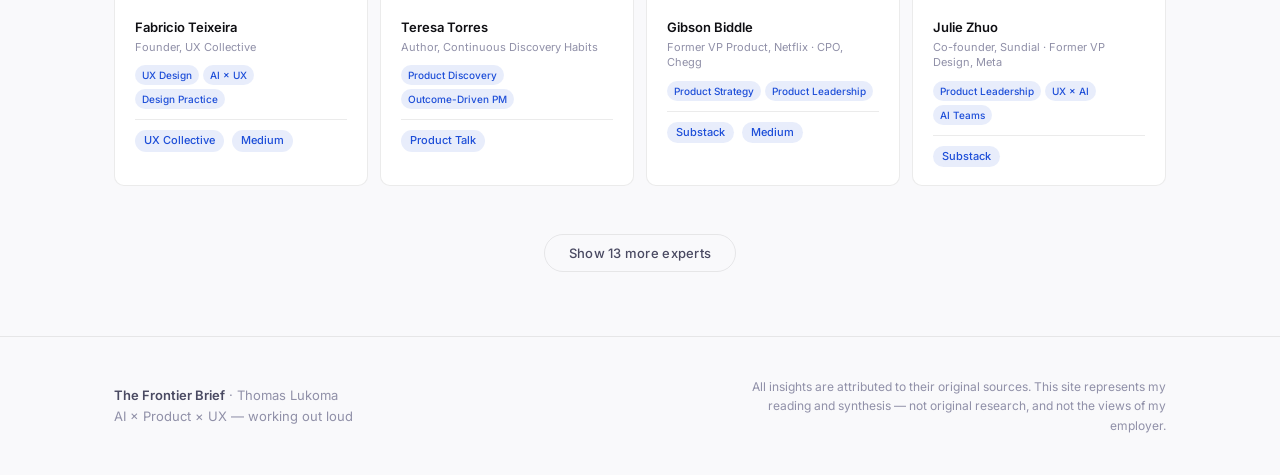
==== commit b36a1217: "Add domain filter bar to signals feed" ====
--- a/index.html
+++ b/index.html
@@ -79,6 +79,16 @@
   <main>
     <div class="container">
 
+      <!-- Domain Filter -->
+      <div class="filter-bar" id="filter-bar">
+        <button class="filter-btn active" data-domain="all">All</button>
+        <button class="filter-btn" data-domain="ai-product">AI × Product</button>
+        <button class="filter-btn" data-domain="ux">UX × AI</button>
+        <button class="filter-btn" data-domain="fintech">Fintech</button>
+        <button class="filter-btn" data-domain="product-leadership">Product Leadership</button>
+        <button class="filter-btn" data-domain="ai-capabilities">AI Capabilities</button>
+      </div>
+
       <!-- Signals Feed -->
       <div class="section-header" id="signals">
         <span class="section-title">Recent Signals</span>
--- a/css/style.css
+++ b/css/style.css
@@ -18,9 +18,9 @@
   --text-secondary: #9090a8;
   --text-muted:     #5a5a72;
 
-  --accent:      #7c6aff;
-  --accent-dim:  rgba(124,106,255,0.12);
-  --accent-glow: rgba(124,106,255,0.25);
+  --accent:      #2563eb;
+  --accent-dim:  rgba(37,99,235,0.12);
+  --accent-glow: rgba(37,99,235,0.25);
 
   --tag-bg:      rgba(255,255,255,0.06);
   --tag-text:    #9090a8;
@@ -48,9 +48,9 @@
   --text-secondary: #4a4a62;
   --text-muted:     #9090a8;
 
-  --accent:      #6355e0;
-  --accent-dim:  rgba(99,85,224,0.10);
-  --accent-glow: rgba(99,85,224,0.22);
+  --accent:      #1d4ed8;
+  --accent-dim:  rgba(29,78,216,0.10);
+  --accent-glow: rgba(29,78,216,0.22);
 
   --tag-bg:      rgba(0,0,0,0.05);
   --tag-text:    #5a5a72;
@@ -807,3 +807,34 @@
   background: var(--border-hover);
   border-color: var(--border-hover);
 }
+
+/* ── Filter Bar ──────────────────────────────────────────── */
+.filter-bar {
+  display: flex;
+  gap: 8px;
+  flex-wrap: wrap;
+  padding: 20px 0 24px;
+}
+.filter-btn {
+  font-family: var(--font-sans);
+  font-size: 12px;
+  font-weight: 500;
+  color: var(--text-secondary);
+  background: var(--tag-bg);
+  border: 1px solid var(--border);
+  border-radius: 20px;
+  padding: 6px 14px;
+  cursor: pointer;
+  transition: all 0.15s;
+  letter-spacing: 0.02em;
+}
+.filter-btn:hover {
+  border-color: var(--border-hover);
+  color: var(--text-primary);
+}
+.filter-btn.active {
+  background: var(--accent-dim);
+  border-color: var(--accent);
+  color: var(--accent);
+  font-weight: 600;
+}
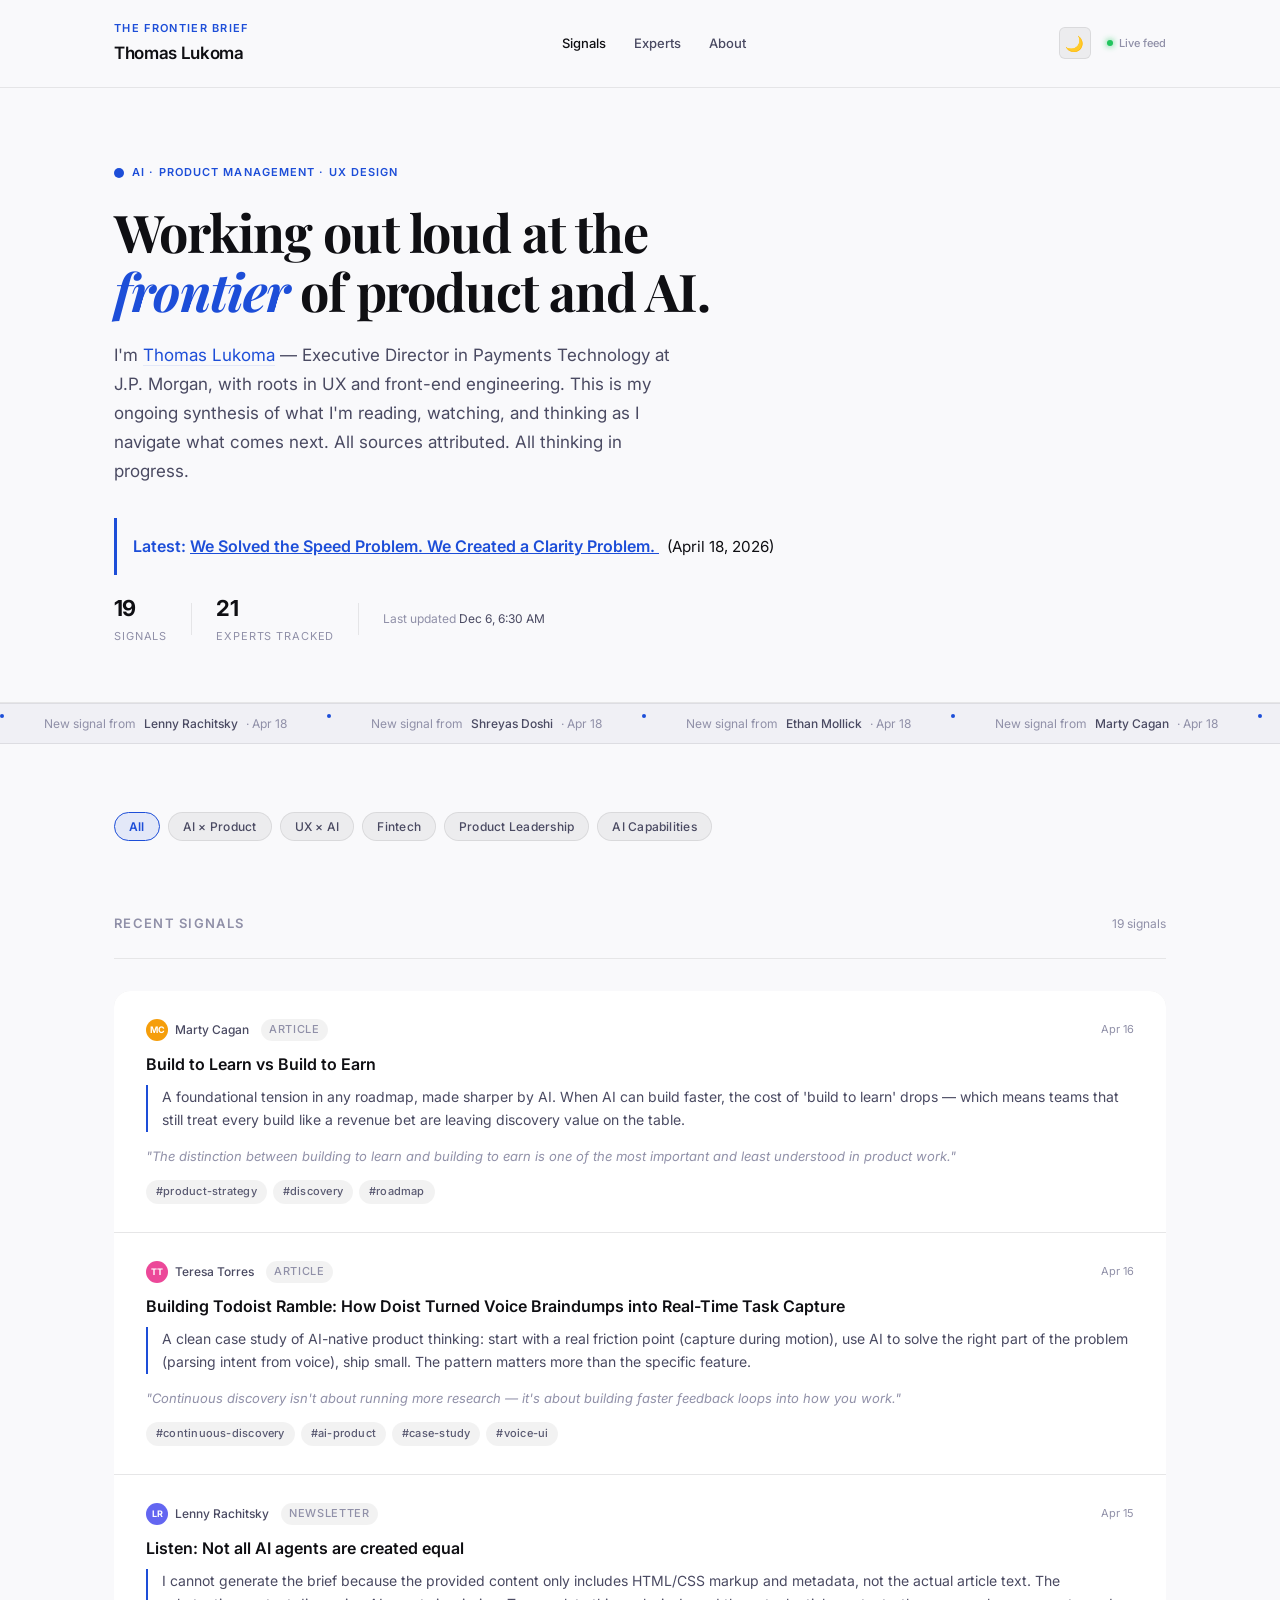
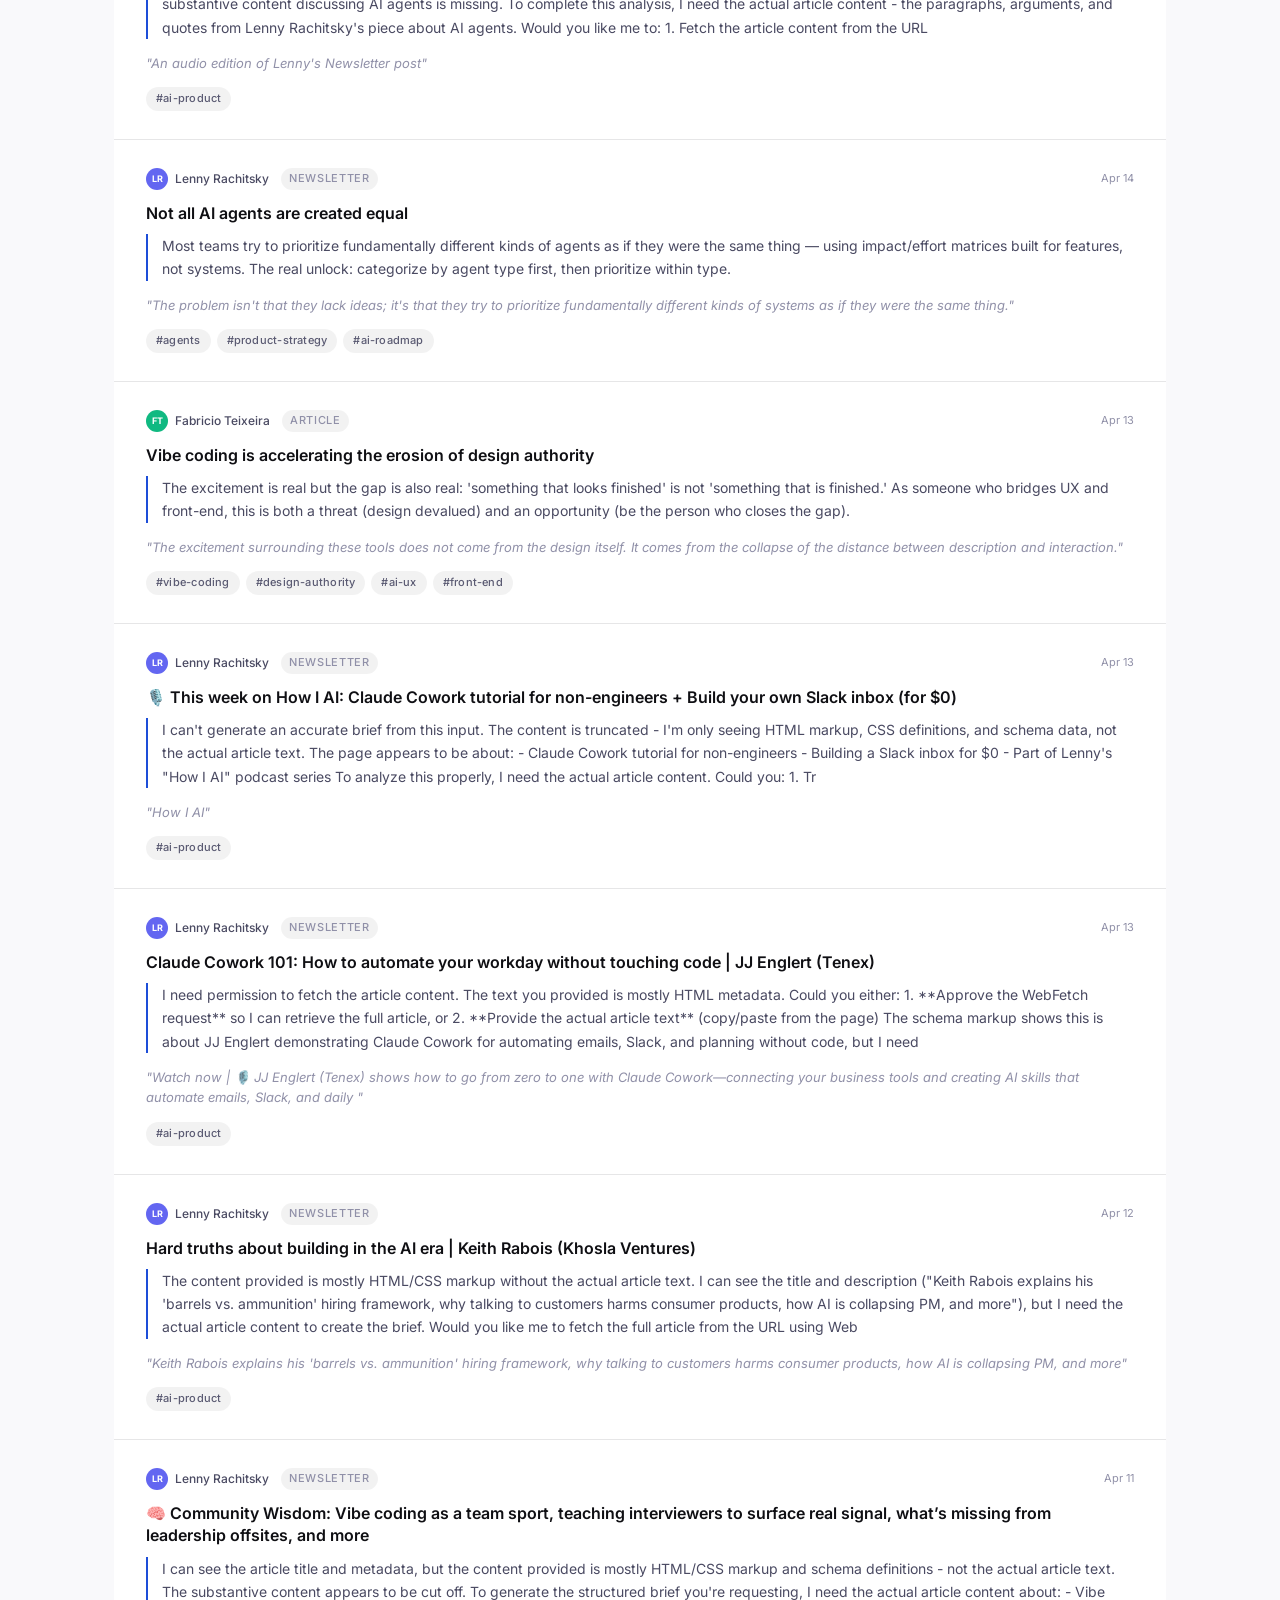
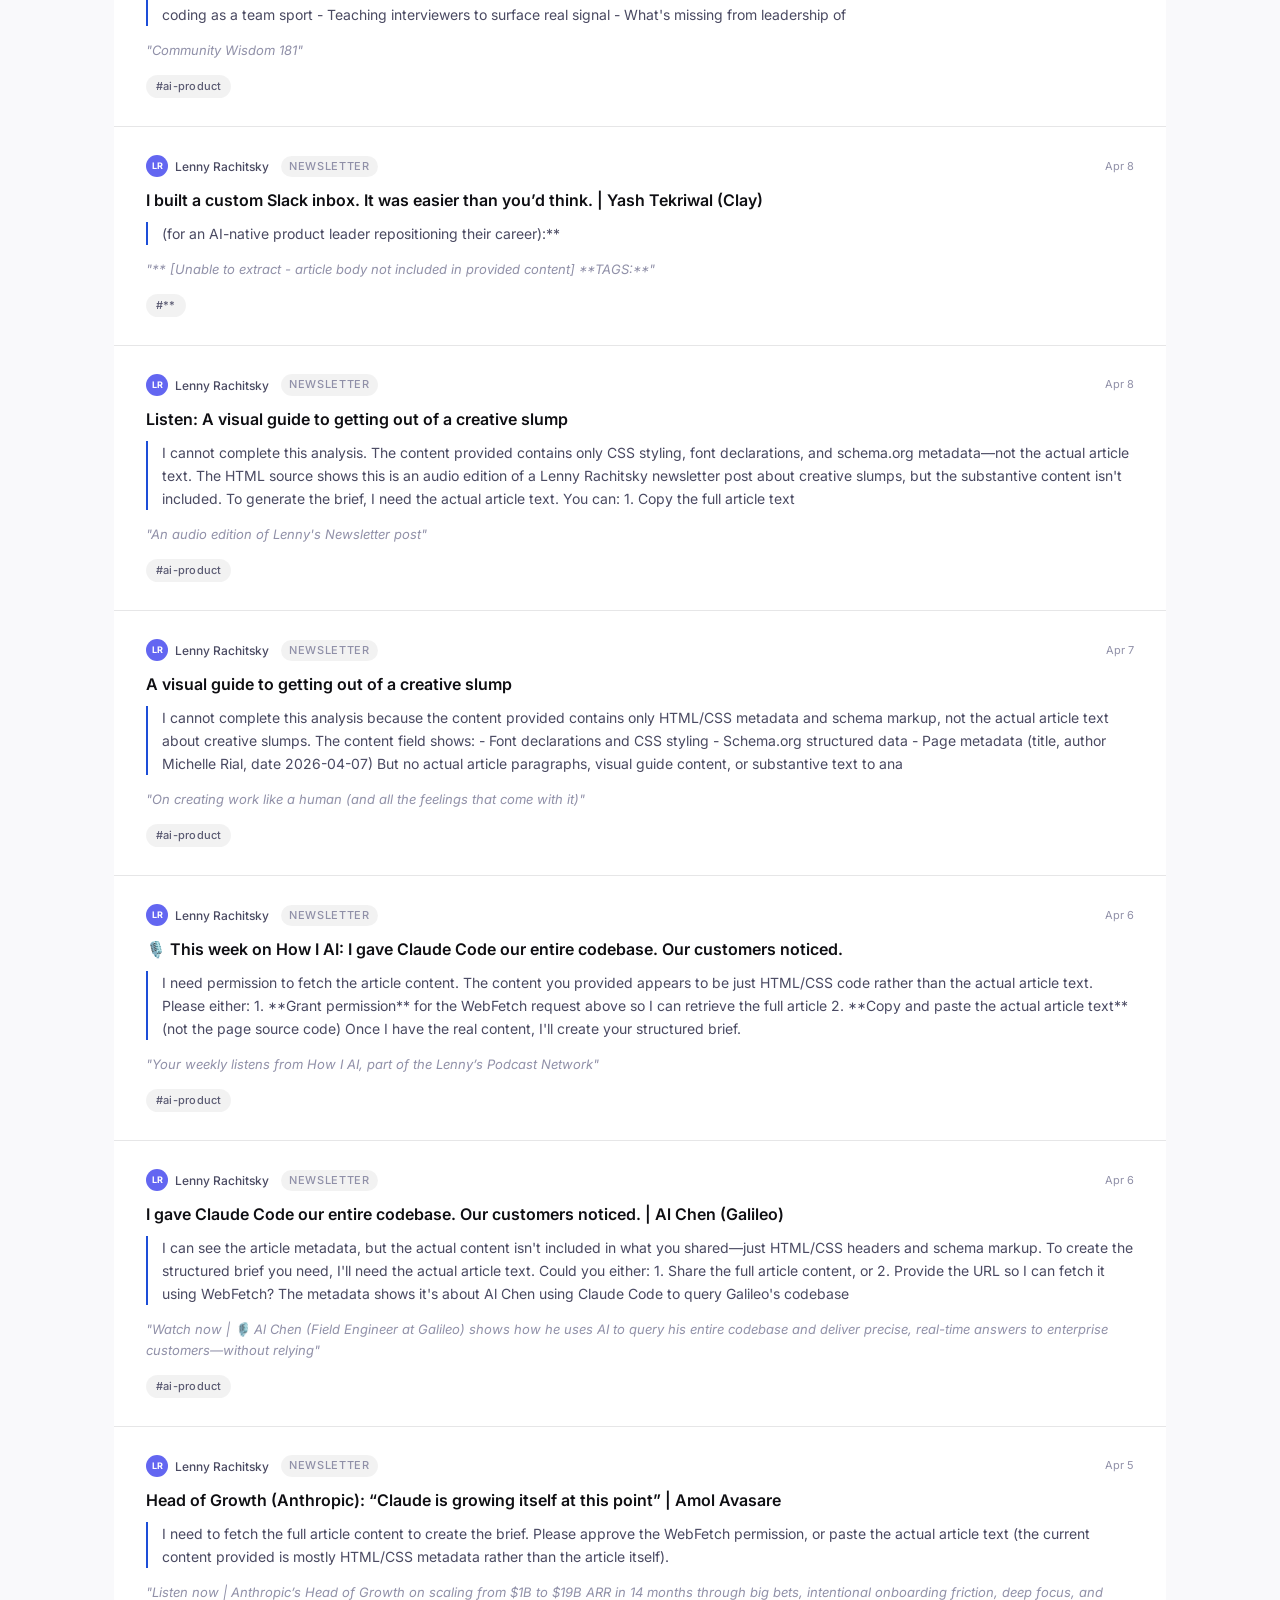
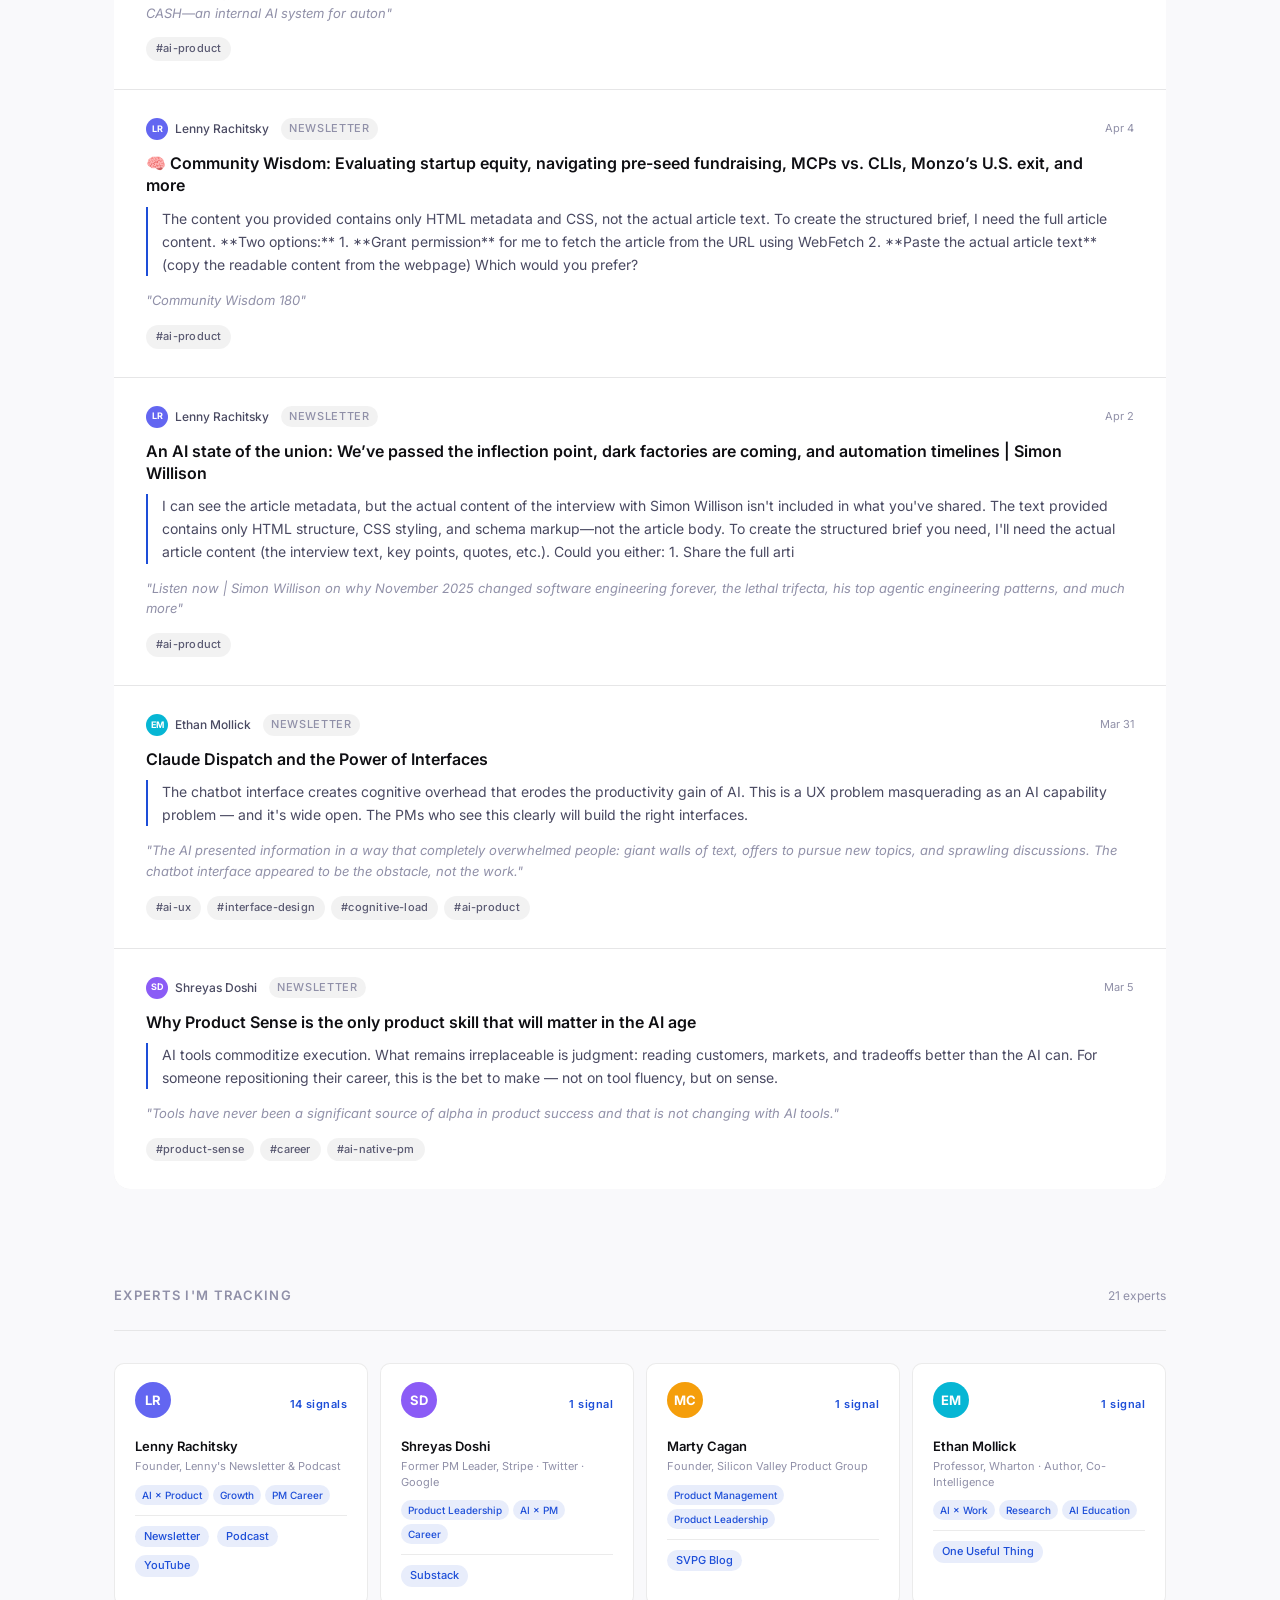
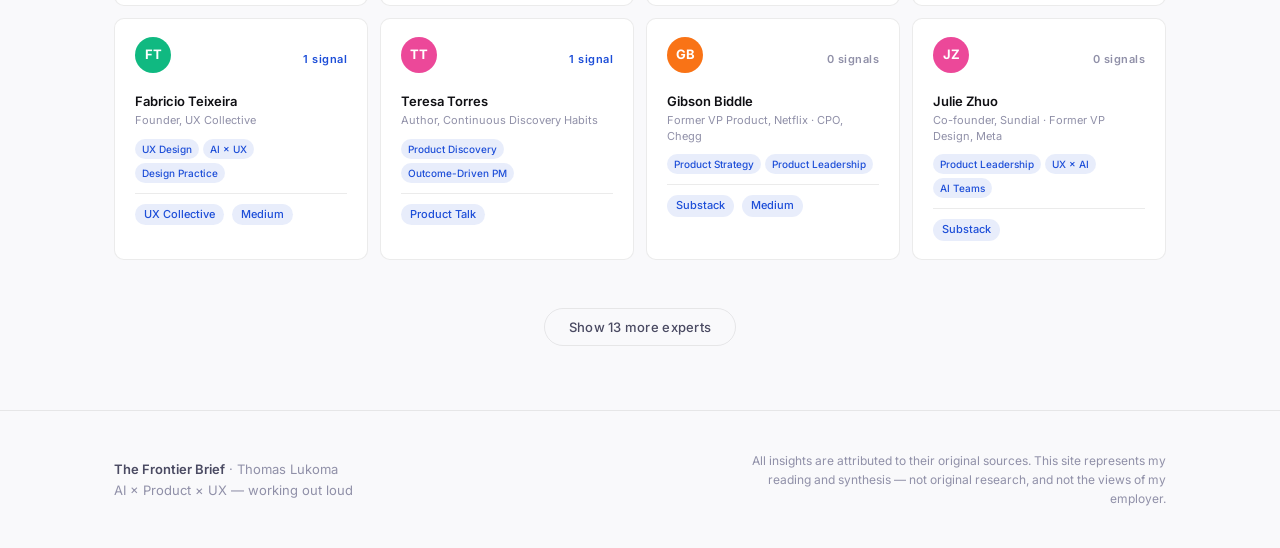
==== commit 502324ca: "Add Latest Post section to home page" ====
--- a/index.html
+++ b/index.html
@@ -30,8 +30,18 @@
           <button class="theme-toggle" id="theme-toggle" aria-label="Toggle light/dark mode" title="Toggle theme">
             <span class="theme-icon">☀️</span>
           </button>
+          <button class="mobile-menu-btn" id="mobile-menu-btn" aria-label="Menu">
+            <span></span><span></span><span></span>
+          </button>
           <div class="live-dot">Live feed</div>
         </div>
+      </div>
+      <!-- Mobile nav -->
+      <nav class="mobile-nav" id="mobile-nav">
+        <a href="index.html#signals">Signals</a>
+        <a href="index.html#experts">Experts</a>
+        <a href="about.html">About</a>
+      </nav>
       </div>
     </div>
   </header>
@@ -50,6 +60,14 @@
         I'm reading, watching, and thinking as I navigate what comes next.
         All sources attributed. All thinking in progress.
       </p>
+      <!-- Latest Post Section -->
+      <div class="latest-post" style="margin: 2em 0 1em 0; padding: 1em; border-left: 3px solid var(--accent); background: var(--card-bg);">
+        <span style="font-weight:600; color:var(--accent);">Latest:</span>
+        <a href="posts/we-solved-the-speed-problem-we-created-a-clarity.html" style="font-weight:600; color:var(--accent); text-decoration:underline;">
+          We Solved the Speed Problem. We Created a Clarity Problem.
+        </a>
+        <span style="margin-left:0.5em; color:var(--muted); font-size:0.95em;">(April 18, 2026)</span>
+      </div>
       <div class="hero-meta">
         <div class="hero-stat">
           <span class="hero-stat-value" id="stat-signals">—</span>
--- a/css/style.css
+++ b/css/style.css
@@ -838,3 +838,286 @@
   color: var(--accent);
   font-weight: 600;
 }
+
+/* ── About Page ──────────────────────────────────────────── */
+.about-wrap {
+  display: grid;
+  grid-template-columns: 200px 1fr;
+  gap: 64px;
+  padding-bottom: 80px;
+}
+.about-bio {
+  padding-top: 56px;
+}
+.about-avatar {
+  width: 64px;
+  height: 64px;
+  border-radius: 50%;
+  background: var(--accent);
+  display: flex;
+  align-items: center;
+  justify-content: center;
+  font-size: 20px;
+  font-weight: 700;
+  color: white;
+  margin-bottom: 14px;
+}
+.about-name {
+  font-size: 16px;
+  font-weight: 700;
+  color: var(--text-primary);
+  margin-bottom: 4px;
+}
+.about-role {
+  font-size: 12px;
+  color: var(--text-muted);
+  line-height: 1.5;
+  margin-bottom: 14px;
+}
+.about-linkedin {
+  display: inline-block;
+  font-size: 12px;
+  font-weight: 600;
+  color: var(--accent);
+  background: var(--accent-dim);
+  padding: 4px 12px;
+  border-radius: 20px;
+  text-decoration: none;
+  margin-bottom: 16px;
+  transition: background 0.15s;
+}
+.about-linkedin:hover { background: var(--accent-glow); }
+.about-tags {
+  display: flex;
+  flex-direction: column;
+  gap: 6px;
+  margin-top: 8px;
+}
+.about-body {
+  margin-bottom: 8px;
+}
+.about-body p {
+  font-size: 16px;
+  color: var(--text-secondary);
+  line-height: 1.8;
+  margin-bottom: 18px;
+}
+.about-features {
+  display: flex;
+  flex-direction: column;
+  gap: 1px;
+  background: var(--border);
+  border-radius: var(--radius-lg);
+  overflow: hidden;
+  margin-bottom: 48px;
+}
+.about-feature {
+  background: var(--bg-card);
+  padding: 22px 28px;
+}
+.about-feature-label {
+  font-size: 13px;
+  font-weight: 700;
+  color: var(--text-primary);
+  margin-bottom: 6px;
+}
+.about-feature p {
+  font-size: 14px;
+  color: var(--text-secondary);
+  line-height: 1.7;
+  margin: 0;
+}
+
+/* Posts */
+.post-card {
+  background: var(--bg-card);
+  border: 1px solid var(--border);
+  border-radius: var(--radius-md);
+  padding: 22px 26px;
+  margin-bottom: 10px;
+  transition: border-color 0.15s;
+}
+.post-card:hover { border-color: var(--border-hover); }
+.post-meta {
+  font-size: 11px;
+  color: var(--text-muted);
+  text-transform: uppercase;
+  letter-spacing: 0.08em;
+  margin-bottom: 8px;
+}
+.post-title {
+  font-size: 17px;
+  font-weight: 700;
+  color: var(--text-primary);
+  margin-bottom: 8px;
+  line-height: 1.35;
+}
+.post-excerpt {
+  font-size: 14px;
+  color: var(--text-secondary);
+  line-height: 1.65;
+  margin-bottom: 14px;
+}
+.post-read-more {
+  font-size: 13px;
+  font-weight: 600;
+  color: var(--accent);
+  text-decoration: none;
+}
+.post-read-more:hover { text-decoration: underline; }
+
+@media (max-width: 640px) {
+  .about-wrap {
+    grid-template-columns: 1fr;
+    gap: 0;
+  }
+  .about-bio {
+    padding-top: 32px;
+    display: flex;
+    flex-wrap: wrap;
+    gap: 16px;
+    align-items: center;
+    padding-bottom: 8px;
+  }
+  .about-avatar { margin-bottom: 0; }
+  .about-tags { flex-direction: row; }
+}
+
+/* ── About photo ─────────────────────────────────────────── */
+.about-avatar-wrap {
+  margin-bottom: 14px;
+}
+.about-photo {
+  width: 120px;
+  height: 120px;
+  border-radius: 50%;
+  object-fit: cover;
+  object-position: center top;
+  border: 2px solid var(--border);
+  display: block;
+}
+
+/* ── Post Page ───────────────────────────────────────────── */
+.post-page {
+  max-width: 680px;
+  margin: 0 auto;
+  padding: 48px 0 80px;
+}
+.post-page-meta {
+  display: flex;
+  align-items: center;
+  justify-content: space-between;
+  margin-bottom: 28px;
+}
+.post-back {
+  font-size: 13px;
+  font-weight: 500;
+  color: var(--accent);
+  text-decoration: none;
+}
+.post-back:hover { text-decoration: underline; }
+.post-page-date {
+  font-size: 12px;
+  color: var(--text-muted);
+}
+.post-page-title {
+  font-family: var(--font-serif);
+  font-size: clamp(26px, 4vw, 40px);
+  font-weight: 700;
+  line-height: 1.2;
+  letter-spacing: -0.02em;
+  color: var(--text-primary);
+  margin-bottom: 16px;
+}
+.post-page-excerpt {
+  font-size: 18px;
+  color: var(--text-secondary);
+  line-height: 1.65;
+  margin-bottom: 40px;
+  padding-bottom: 40px;
+  border-bottom: 1px solid var(--border);
+}
+.post-page-body p {
+  font-size: 17px;
+  line-height: 1.8;
+  color: var(--text-secondary);
+  margin-bottom: 22px;
+}
+.post-page-body h2 {
+  font-size: 20px;
+  font-weight: 700;
+  color: var(--text-primary);
+  margin: 36px 0 14px;
+}
+.post-page-body h3 {
+  font-size: 17px;
+  font-weight: 600;
+  color: var(--text-primary);
+  margin: 28px 0 10px;
+}
+.post-page-body hr {
+  border: none;
+  border-top: 1px solid var(--border);
+  margin: 36px 0;
+}
+.post-page-body ul {
+  padding-left: 24px;
+  margin-bottom: 22px;
+}
+.post-page-body li {
+  font-size: 16px;
+  line-height: 1.75;
+  color: var(--text-secondary);
+  margin-bottom: 6px;
+}
+.post-page-body a {
+  color: var(--accent);
+  text-decoration: underline;
+}
+
+/* ── Mobile Menu ─────────────────────────────────────────── */
+.mobile-menu-btn {
+  display: none;
+  flex-direction: column;
+  justify-content: center;
+  gap: 5px;
+  background: none;
+  border: none;
+  cursor: pointer;
+  padding: 4px;
+  width: 32px;
+  height: 32px;
+}
+.mobile-menu-btn span {
+  display: block;
+  width: 20px;
+  height: 2px;
+  background: var(--text-secondary);
+  border-radius: 2px;
+  transition: all 0.2s;
+}
+.mobile-nav {
+  display: none;
+  flex-direction: column;
+  padding: 12px 0 16px;
+  border-top: 1px solid var(--border);
+  gap: 0;
+}
+.mobile-nav a {
+  font-size: 15px;
+  font-weight: 500;
+  color: var(--text-secondary);
+  padding: 10px 0;
+  border-bottom: 1px solid var(--border);
+  transition: color 0.15s;
+}
+.mobile-nav a:last-child { border-bottom: none; }
+.mobile-nav a:hover,
+.mobile-nav a.active { color: var(--text-primary); }
+.mobile-nav.open { display: flex; }
+
+@media (max-width: 640px) {
+  .header-nav { display: none; }
+  .mobile-menu-btn { display: flex; }
+  .live-dot { display: none; }
+}
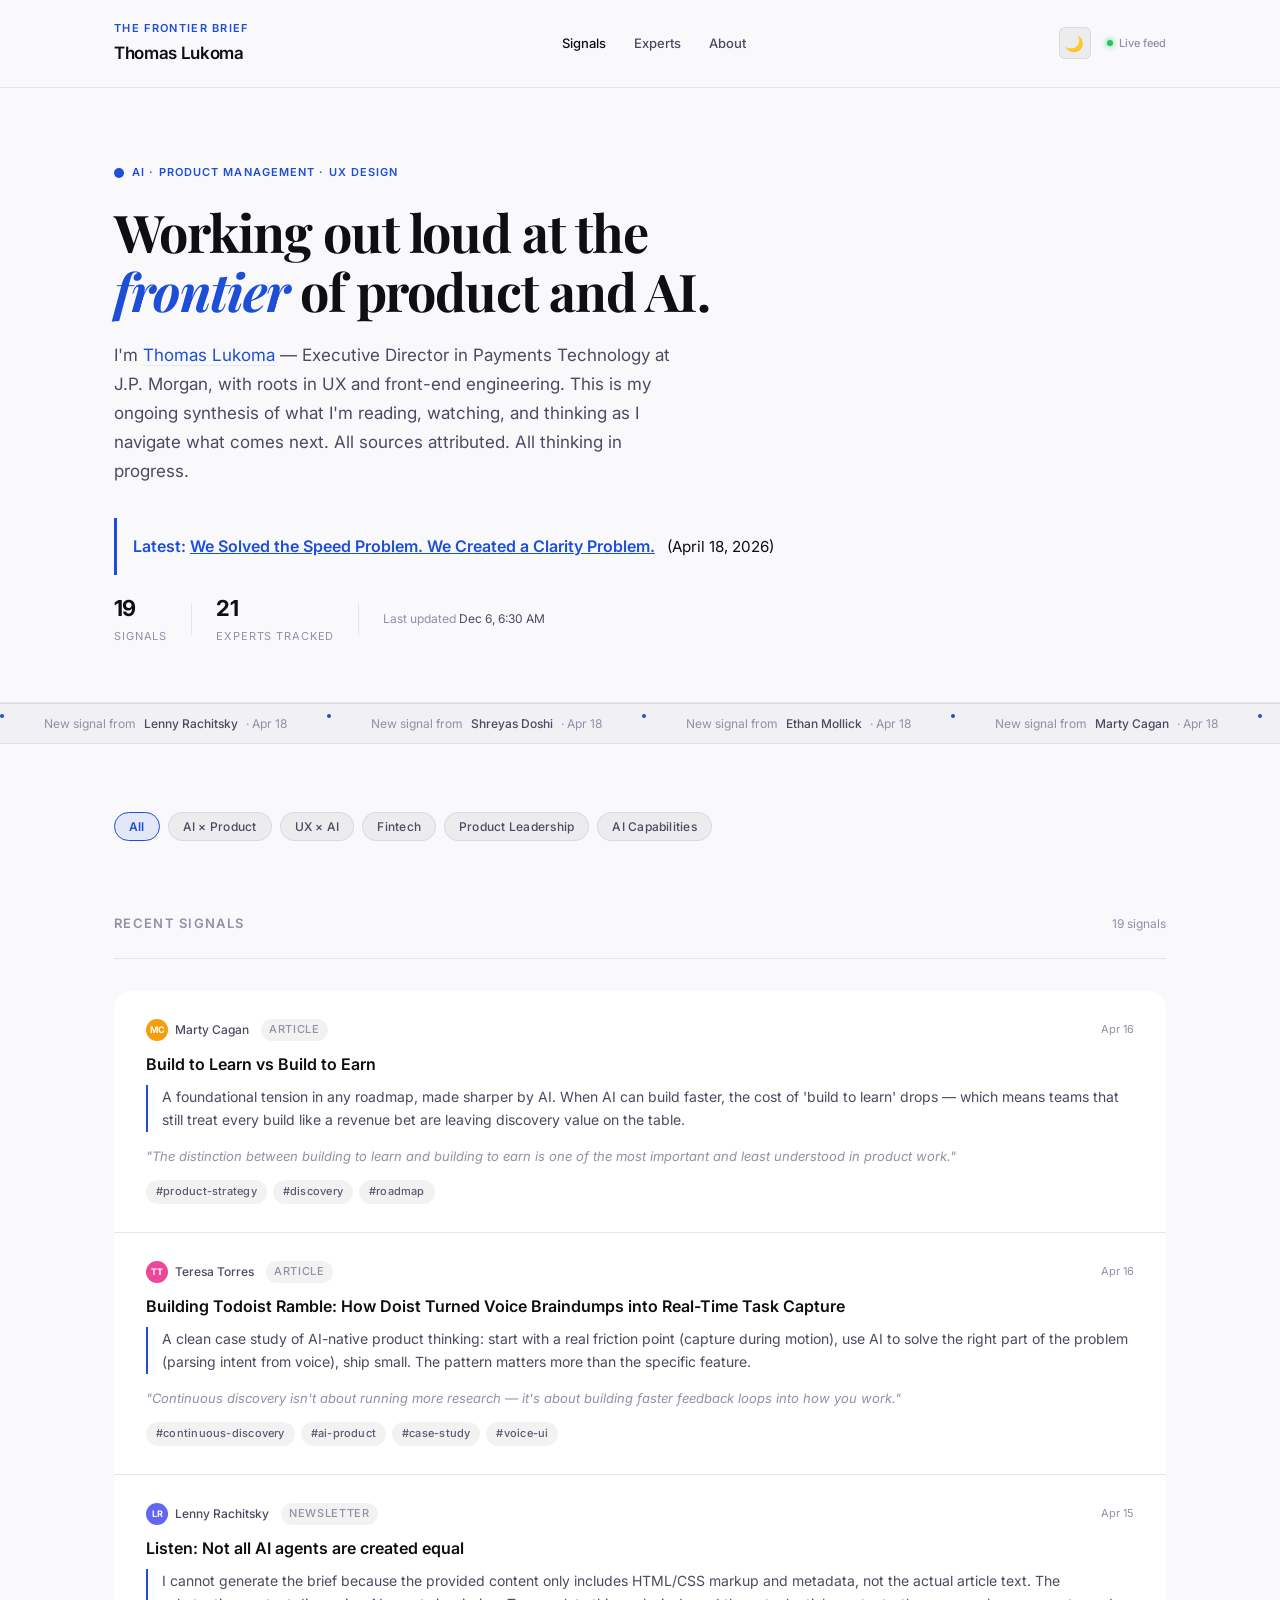
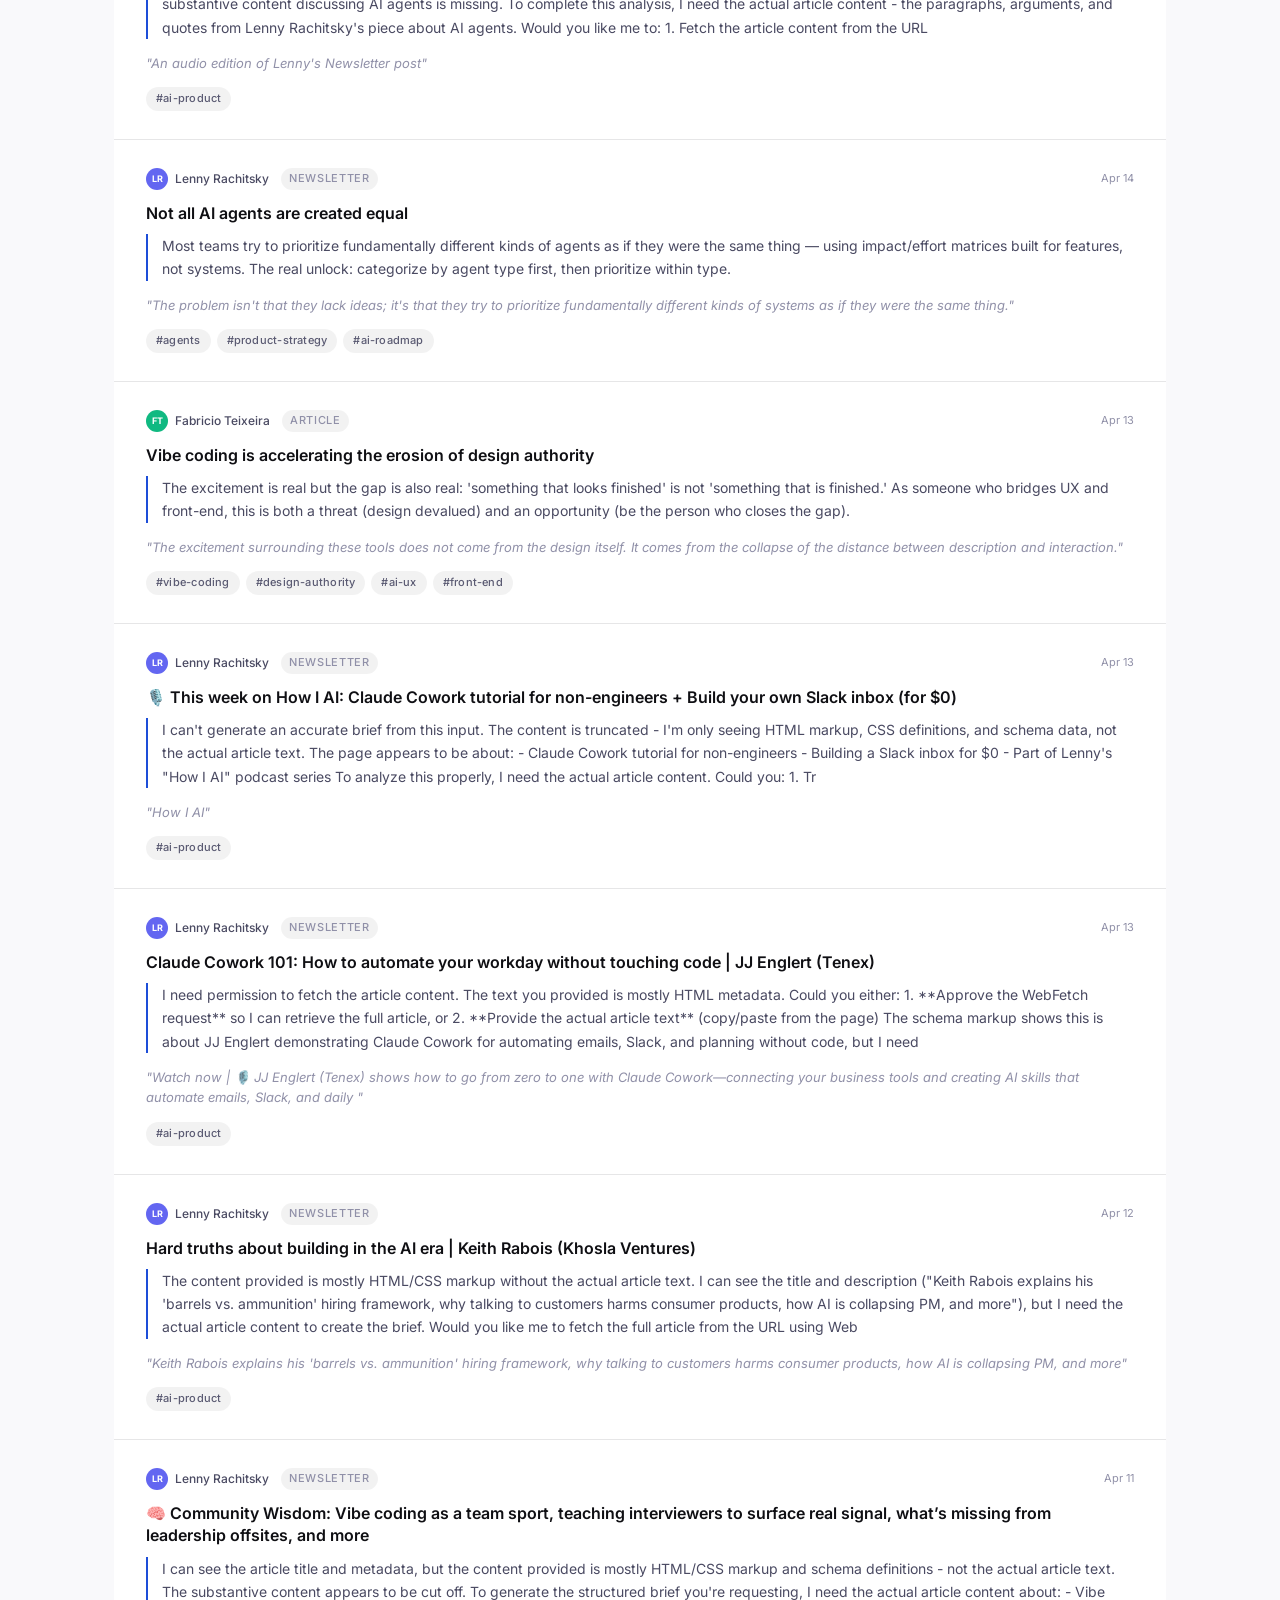
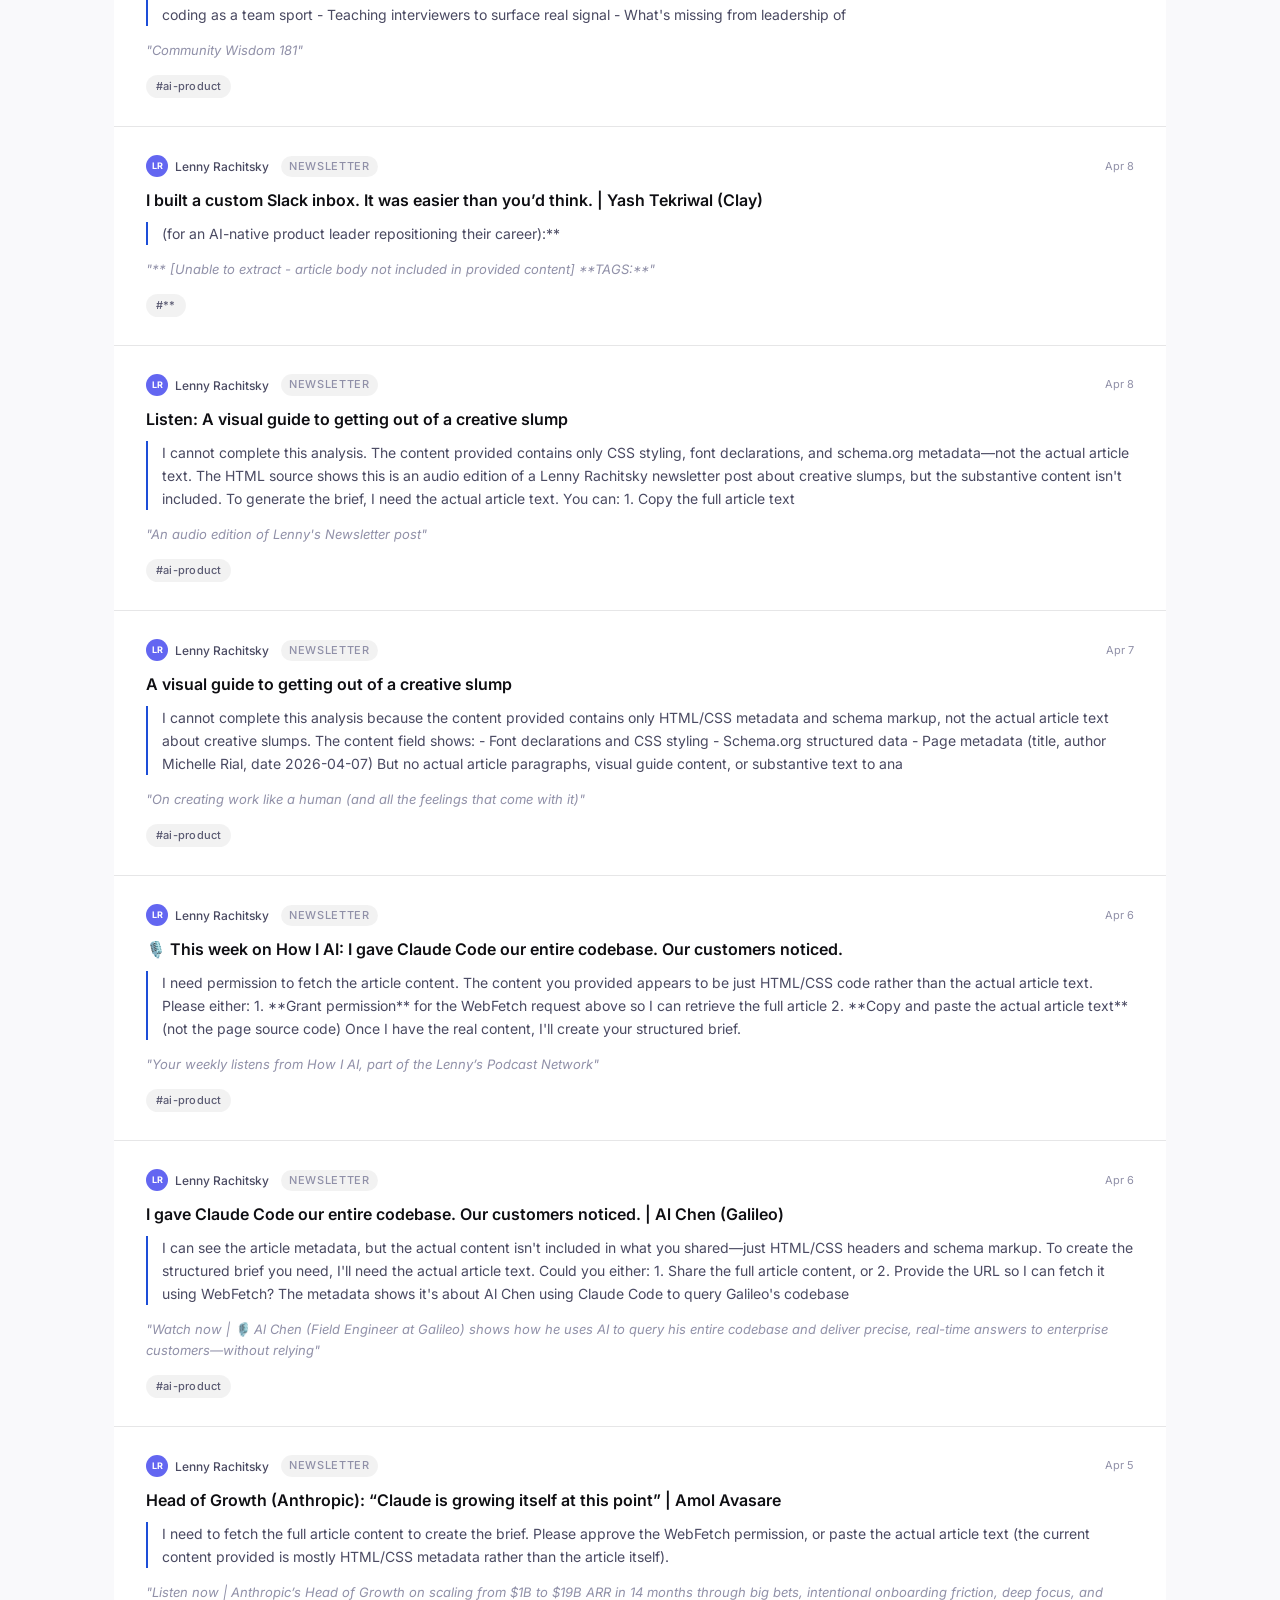
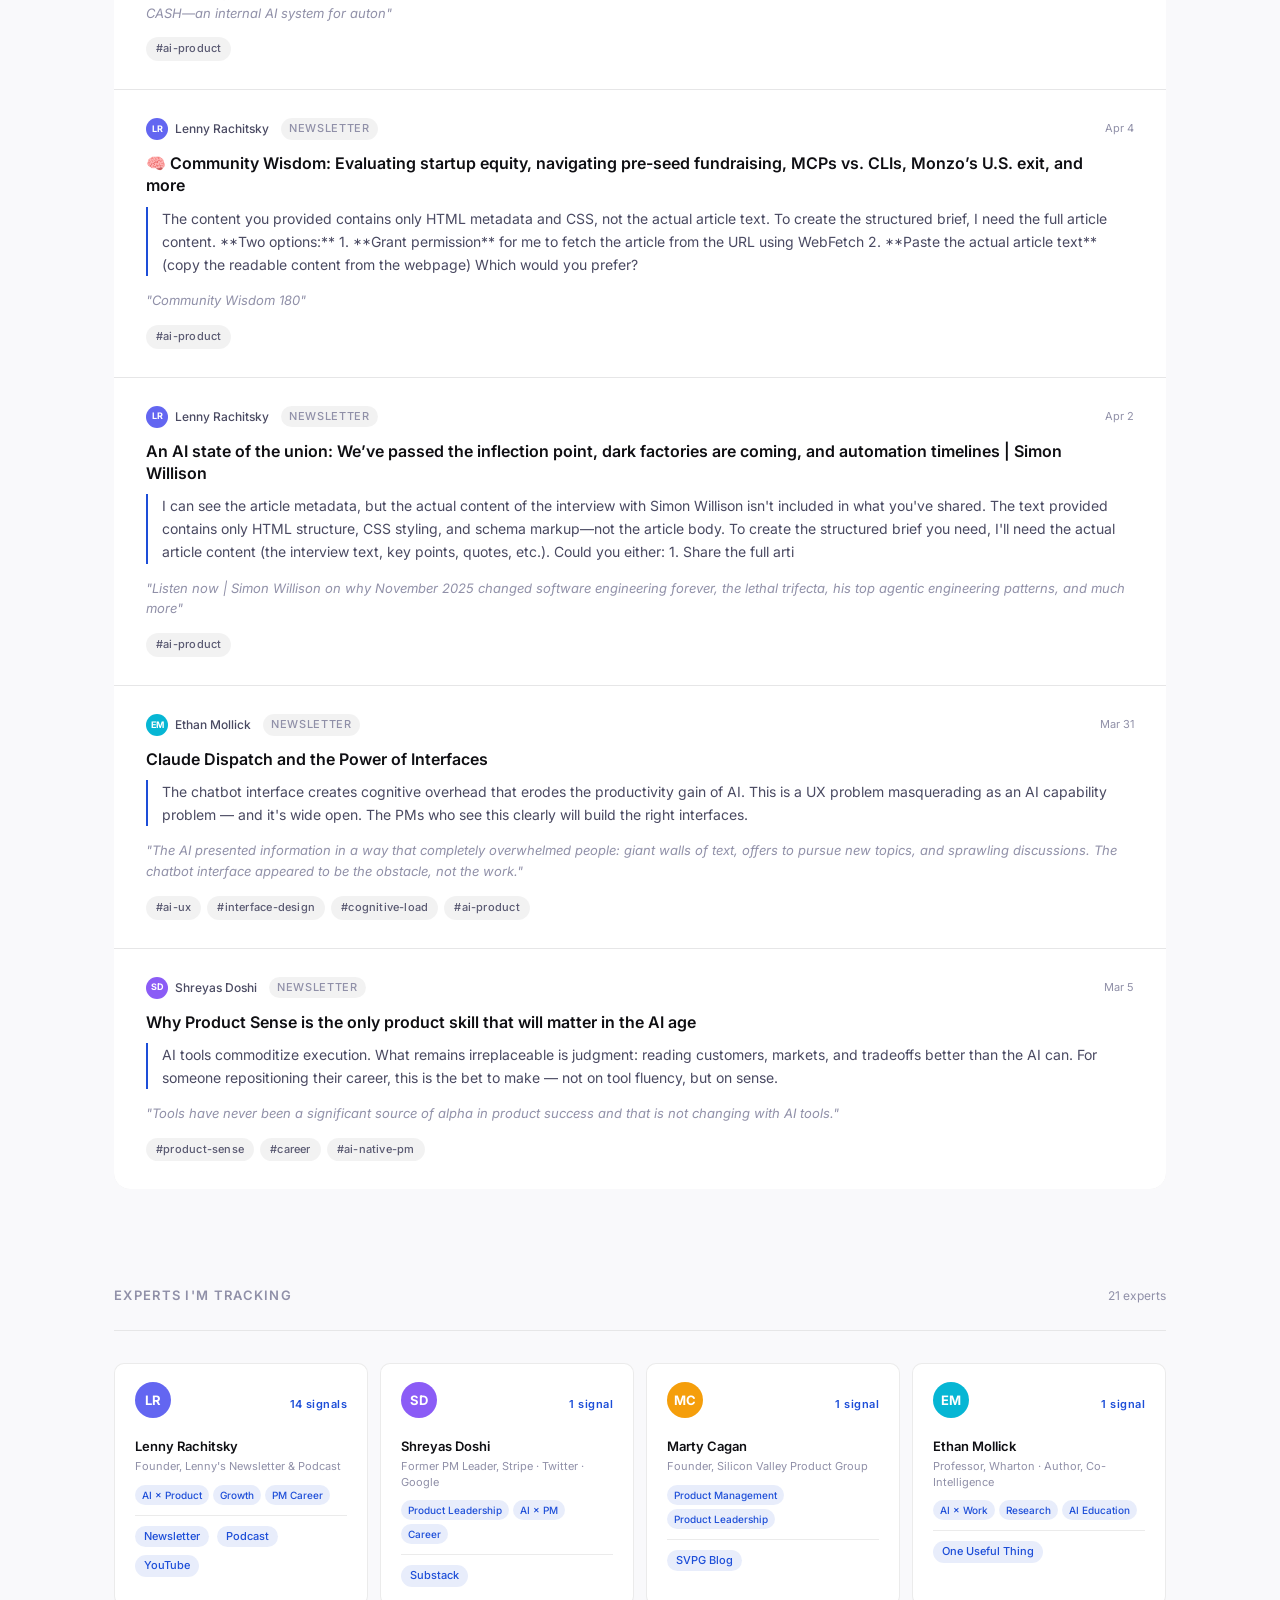
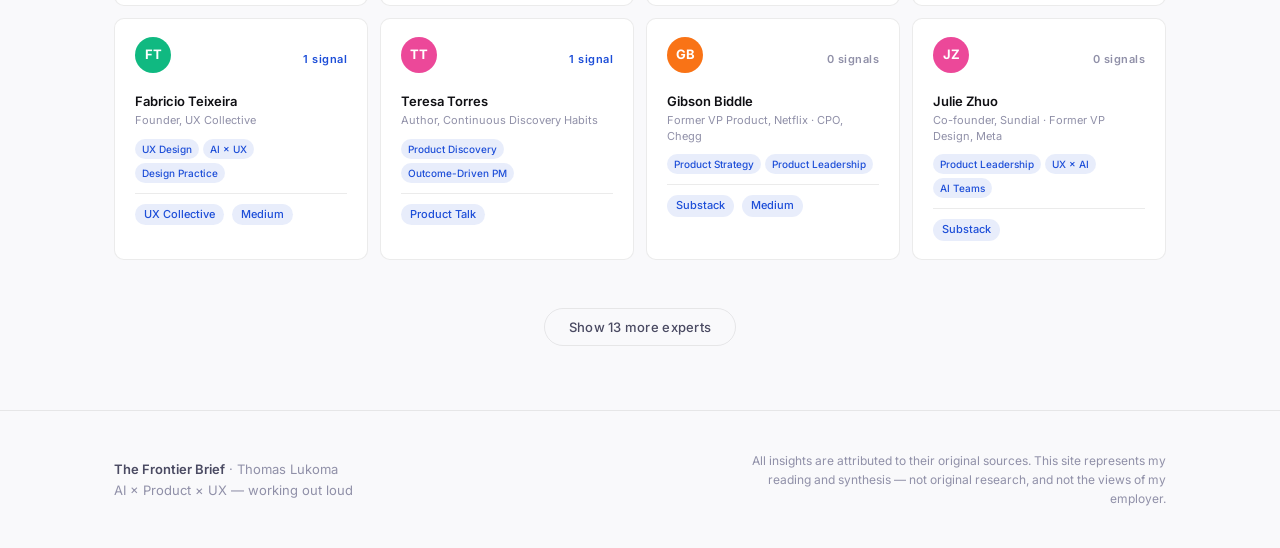
==== commit 1be948fc: "Make Latest Post section on home page dynamic via posts.json" ====
--- a/index.html
+++ b/index.html
@@ -60,13 +60,9 @@
         I'm reading, watching, and thinking as I navigate what comes next.
         All sources attributed. All thinking in progress.
       </p>
-      <!-- Latest Post Section -->
-      <div class="latest-post" style="margin: 2em 0 1em 0; padding: 1em; border-left: 3px solid var(--accent); background: var(--card-bg);">
-        <span style="font-weight:600; color:var(--accent);">Latest:</span>
-        <a href="posts/we-solved-the-speed-problem-we-created-a-clarity.html" style="font-weight:600; color:var(--accent); text-decoration:underline;">
-          We Solved the Speed Problem. We Created a Clarity Problem.
-        </a>
-        <span style="margin-left:0.5em; color:var(--muted); font-size:0.95em;">(April 18, 2026)</span>
+      <!-- Latest Post Section (dynamic) -->
+      <div class="latest-post" style="margin: 2em 0 1em 0; padding: 1em; border-left: 3px solid var(--accent); background: var(--card-bg); display: none;">
+        <!-- Populated by JS -->
       </div>
       <div class="hero-meta">
         <div class="hero-stat">
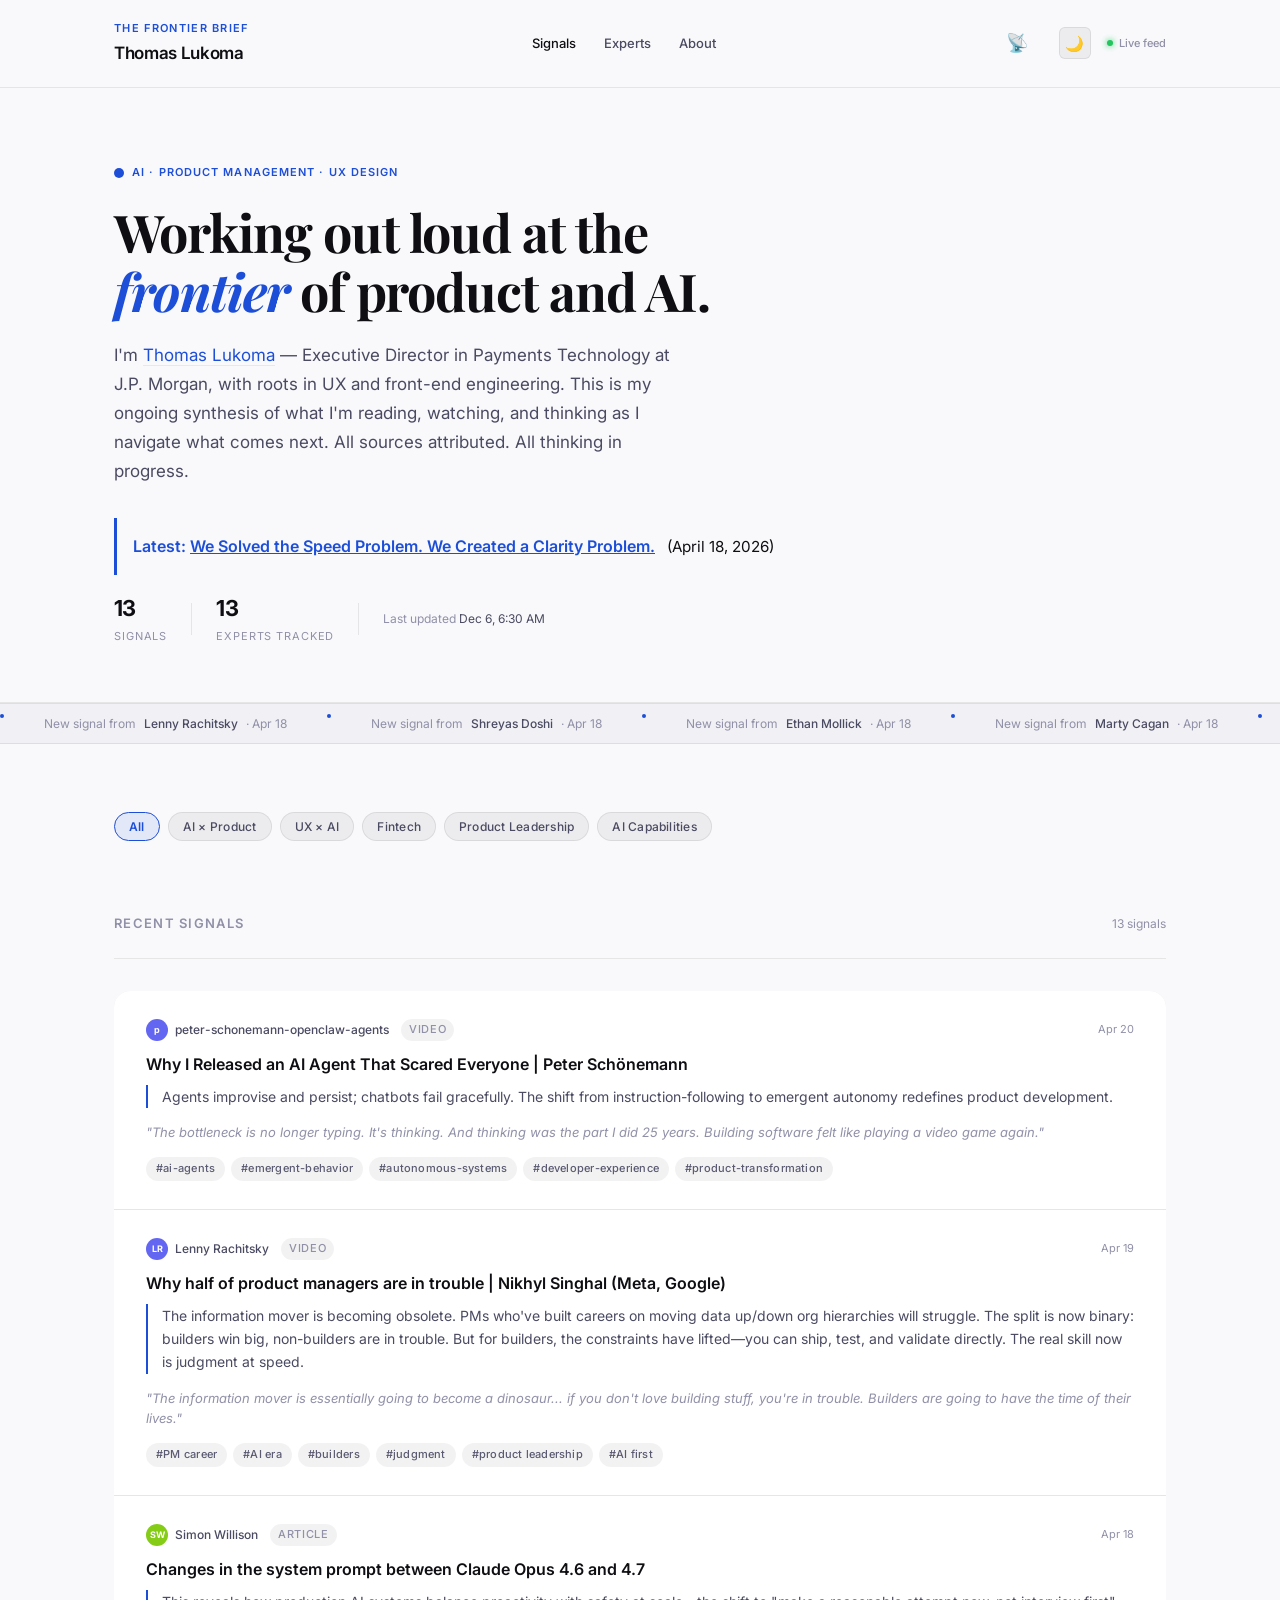
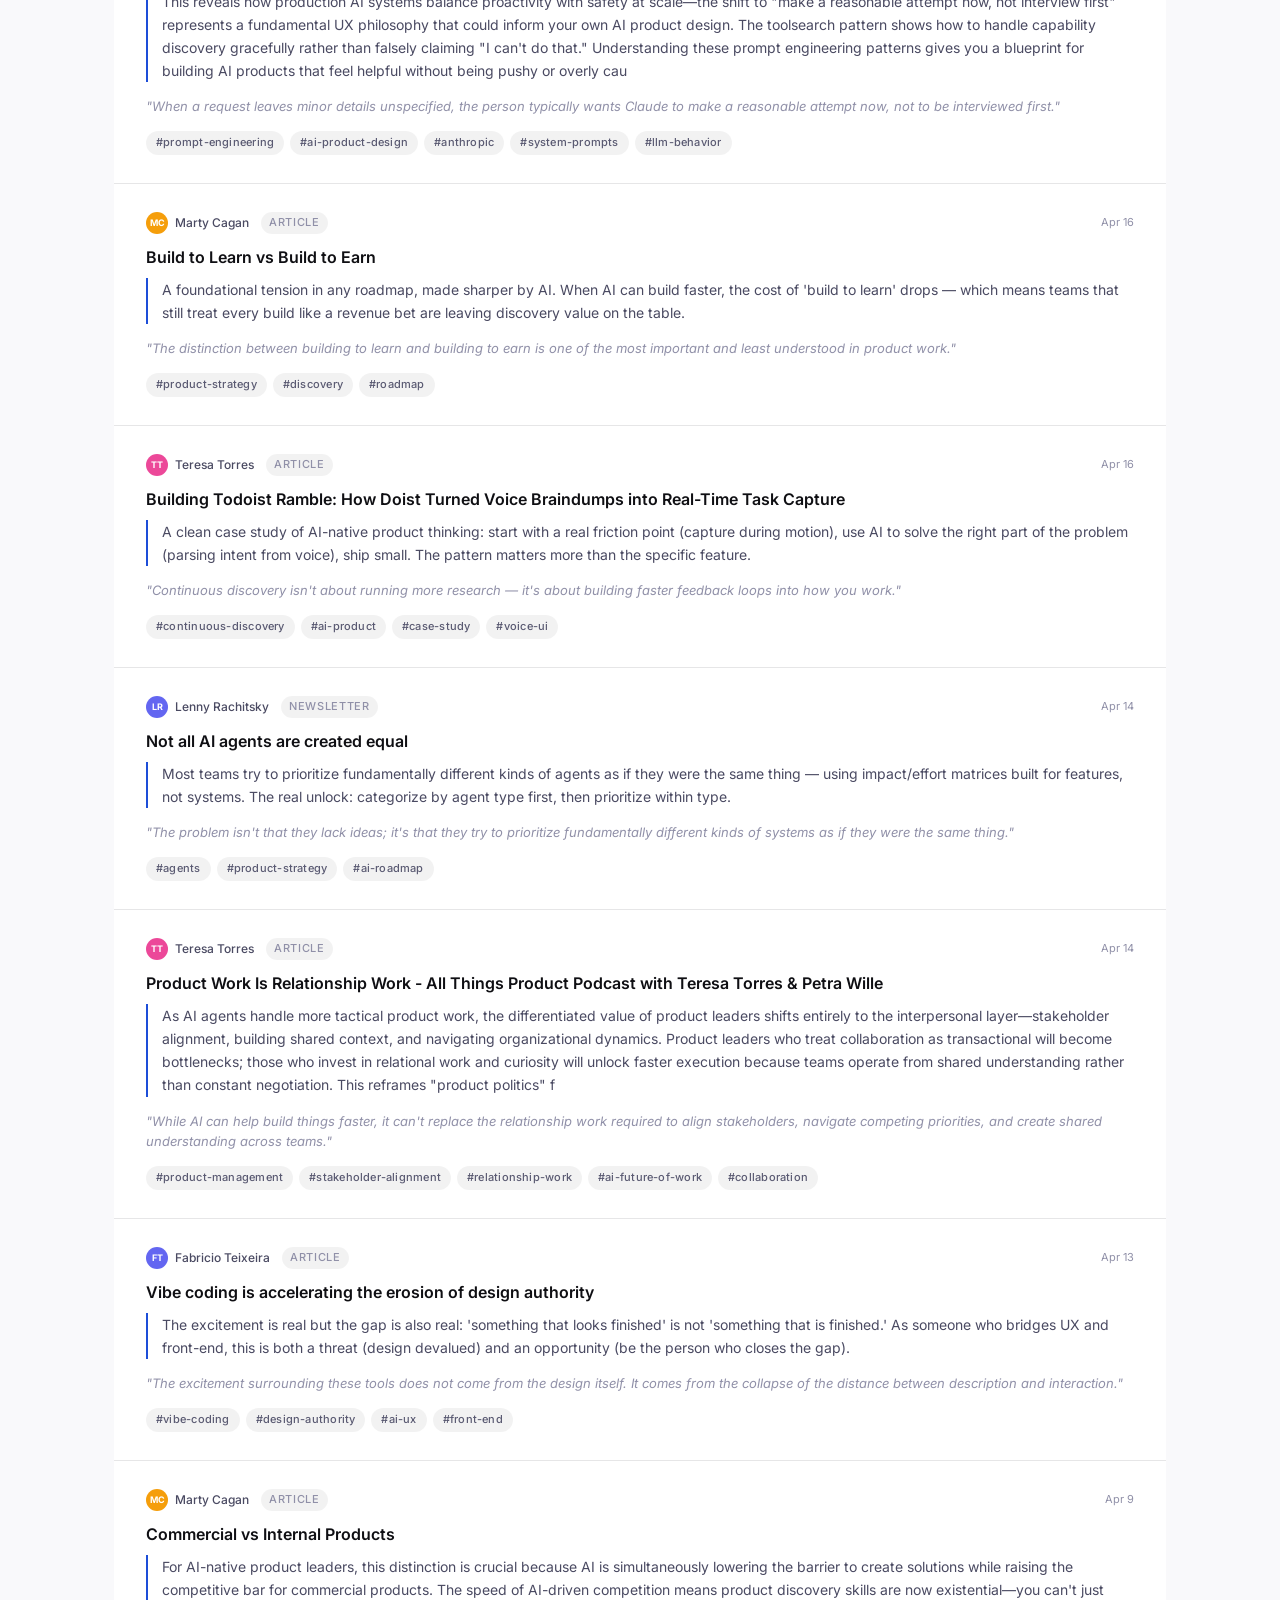
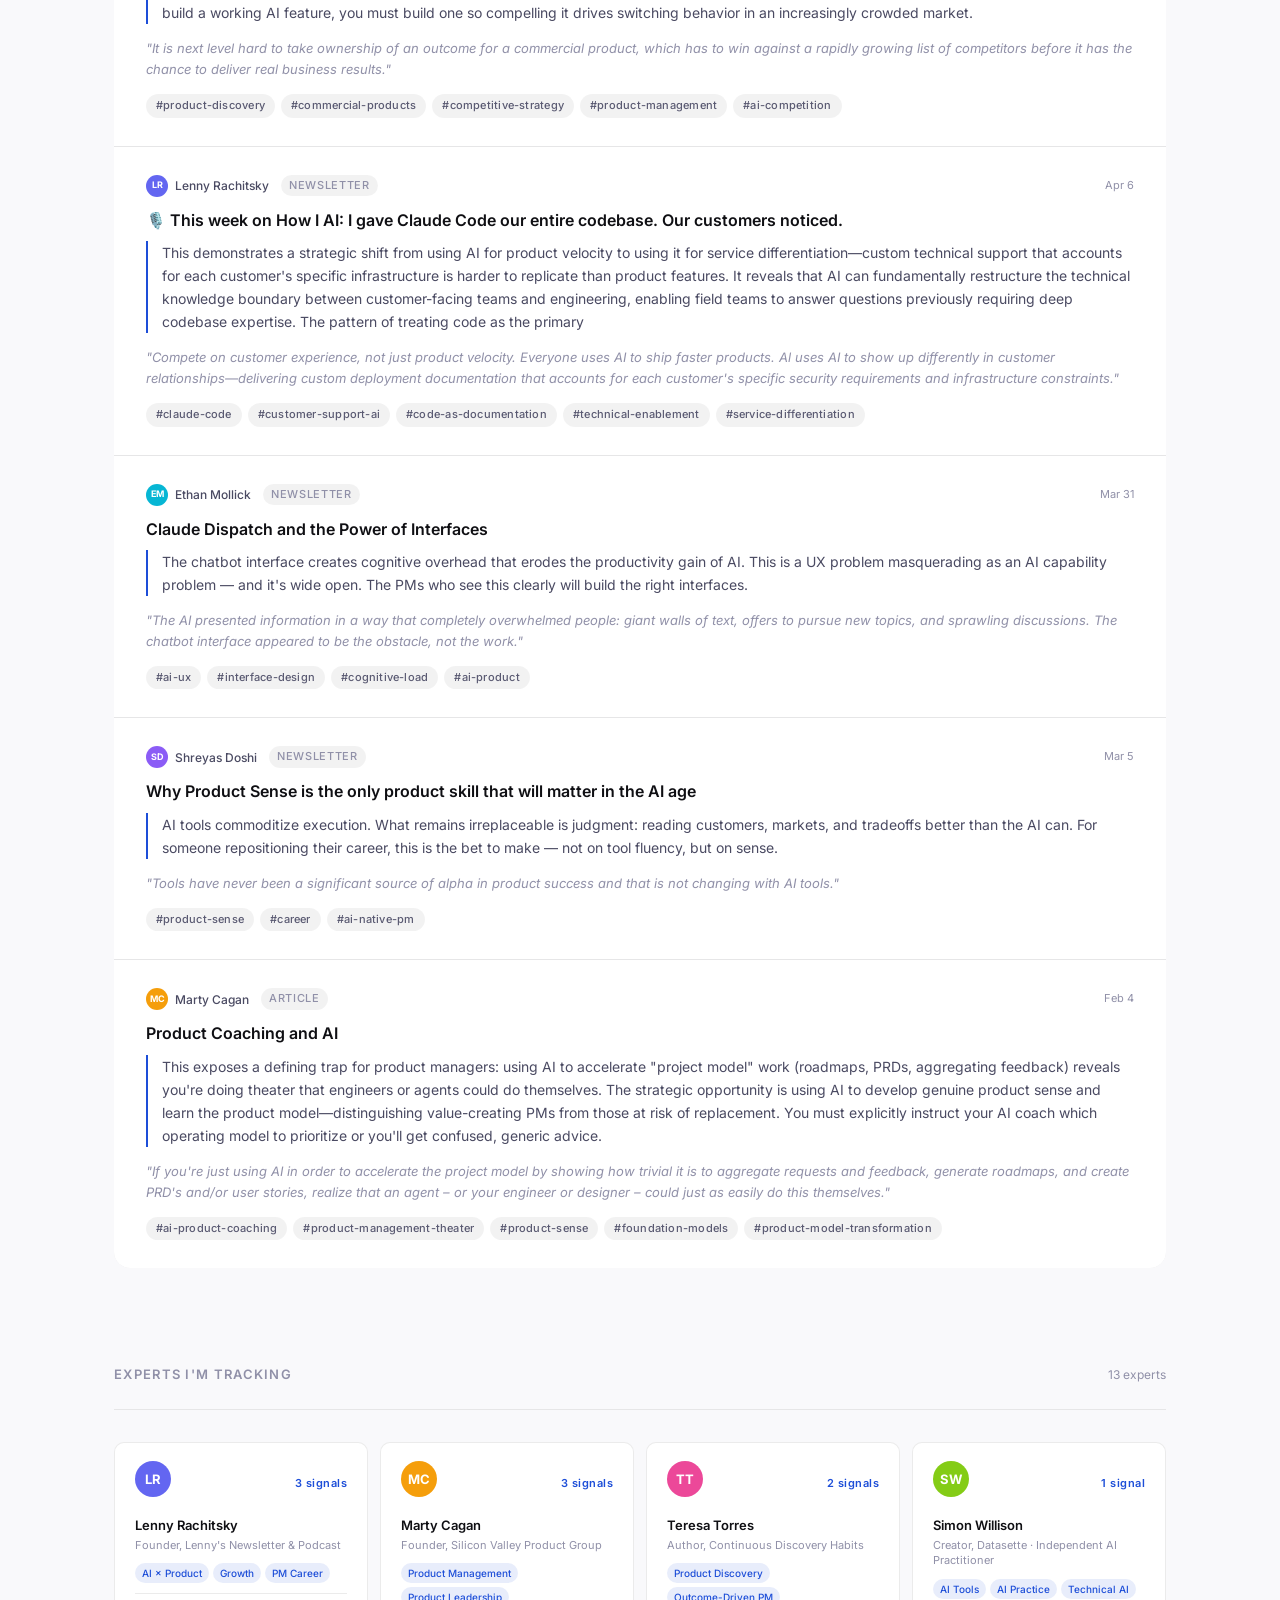
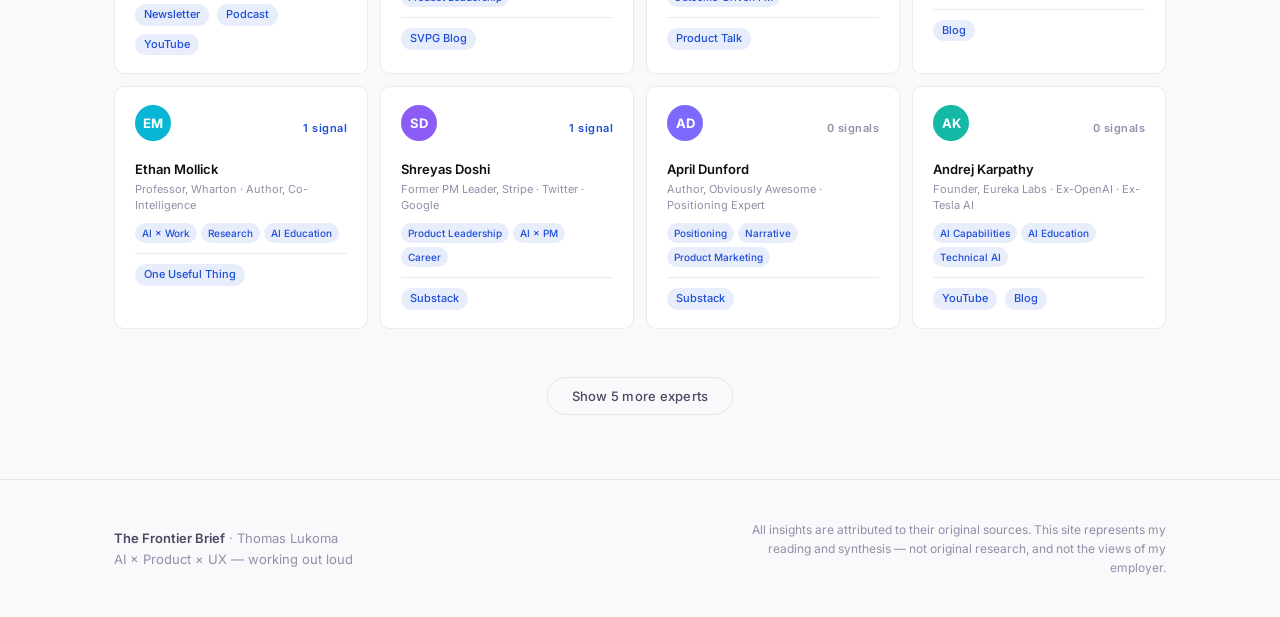
==== commit 6df177c1: "feat: add RSS feed discovery and subscription UI - Add RSS auto-discovery link tag to HTML head - Ad" ====
--- a/index.html
+++ b/index.html
@@ -5,6 +5,7 @@
   <meta name="viewport" content="width=device-width, initial-scale=1.0">
   <title>The Frontier Brief — Thomas Lukoma</title>
   <meta name="description" content="Thomas Lukoma's ongoing synthesis at the intersection of AI, Product Management, and UX Design. Working out loud on a career at the frontier.">
+  <link rel="alternate" type="application/rss+xml" title="The Frontier Brief" href="/feed.xml">
   <link rel="preconnect" href="https://fonts.googleapis.com">
   <link rel="preconnect" href="https://fonts.gstatic.com" crossorigin>
   <link rel="stylesheet" href="css/style.css">
@@ -27,6 +28,7 @@
           <a href="about.html">About</a>
         </nav>
         <div class="header-right">
+          <a href="/feed.xml" class="rss-link" title="Subscribe to RSS feed" aria-label="RSS Feed">📡</a>
           <button class="theme-toggle" id="theme-toggle" aria-label="Toggle light/dark mode" title="Toggle theme">
             <span class="theme-icon">☀️</span>
           </button>
--- a/css/style.css
+++ b/css/style.css
@@ -1121,3 +1121,22 @@
   .mobile-menu-btn { display: flex; }
   .live-dot { display: none; }
 }
+
+/* ── RSS Feed Link ─────────────────────────────────────────── */
+.rss-link {
+  display: inline-flex;
+  align-items: center;
+  justify-content: center;
+  width: 36px;
+  height: 36px;
+  font-size: 18px;
+  border-radius: 4px;
+  transition: all 0.15s;
+  cursor: pointer;
+  text-decoration: none;
+  margin-right: 8px;
+}
+.rss-link:hover {
+  background: var(--card-bg);
+  transform: scale(1.1);
+}
